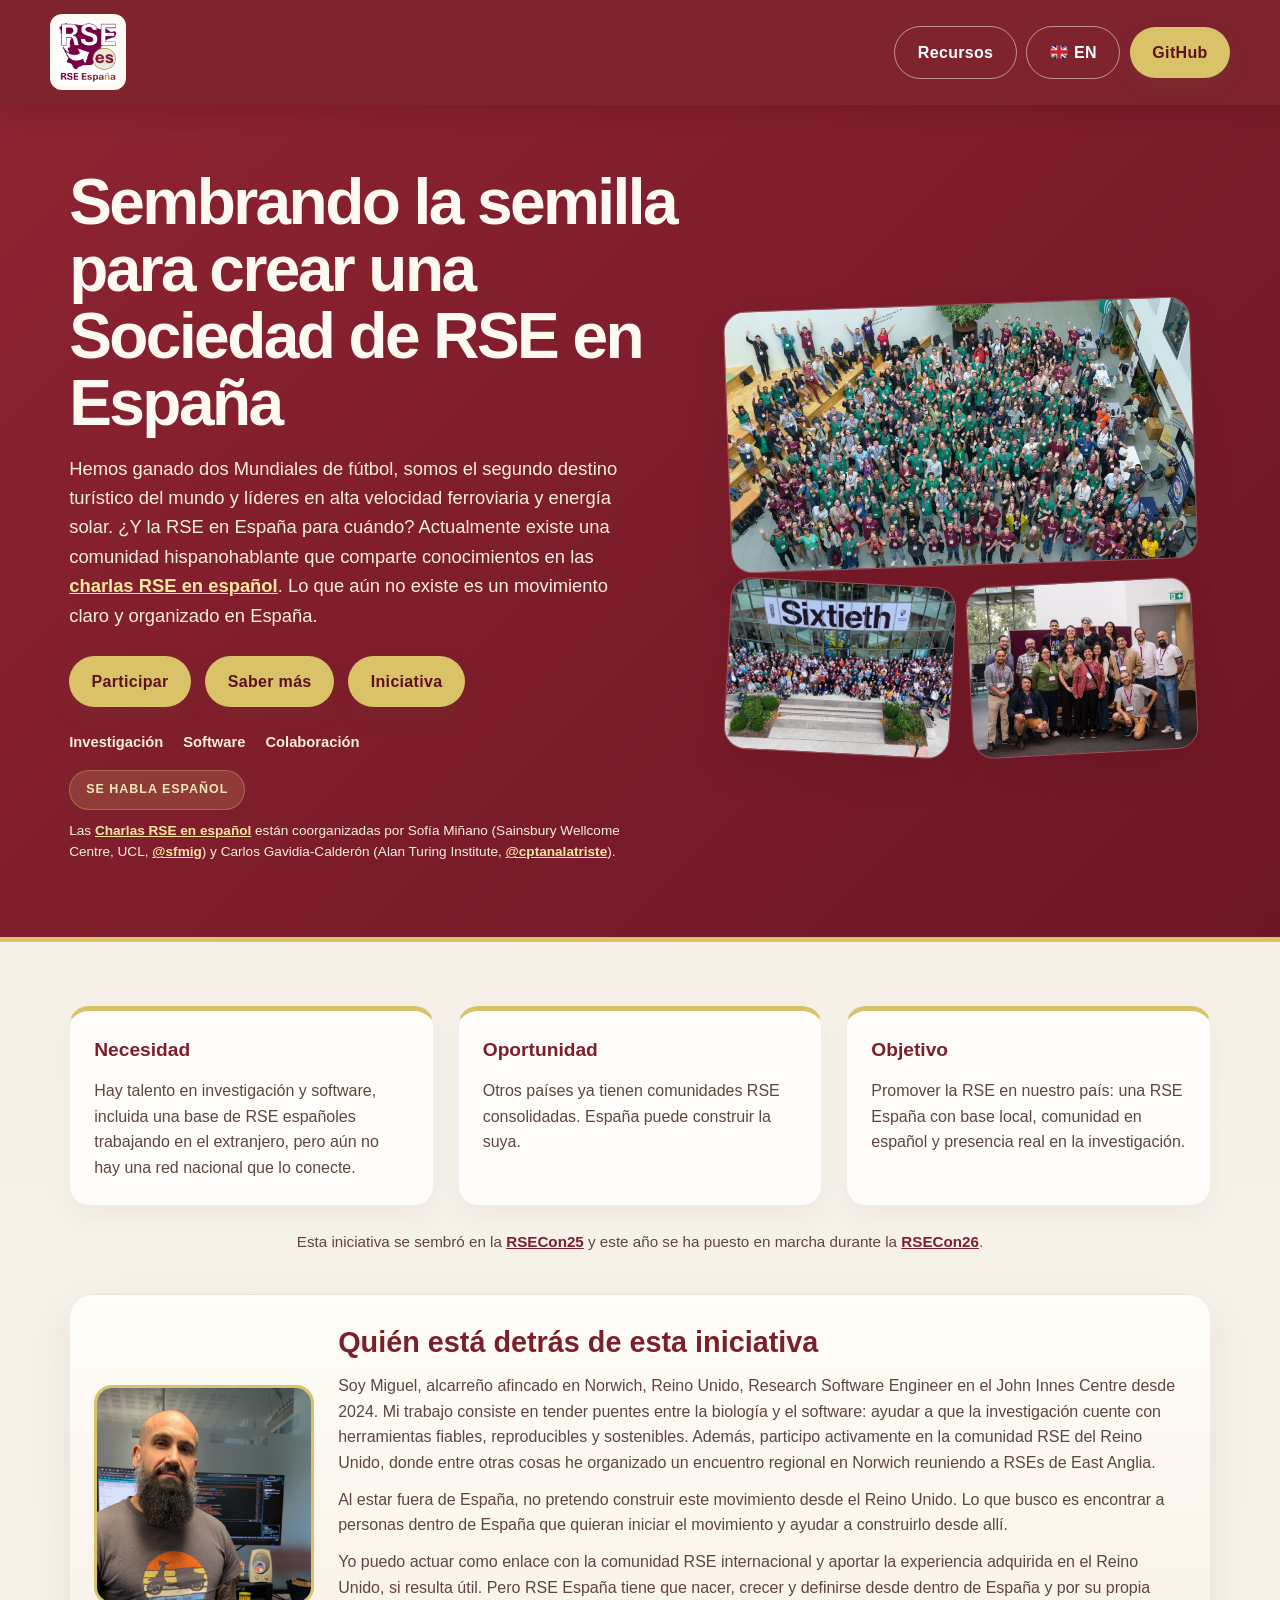
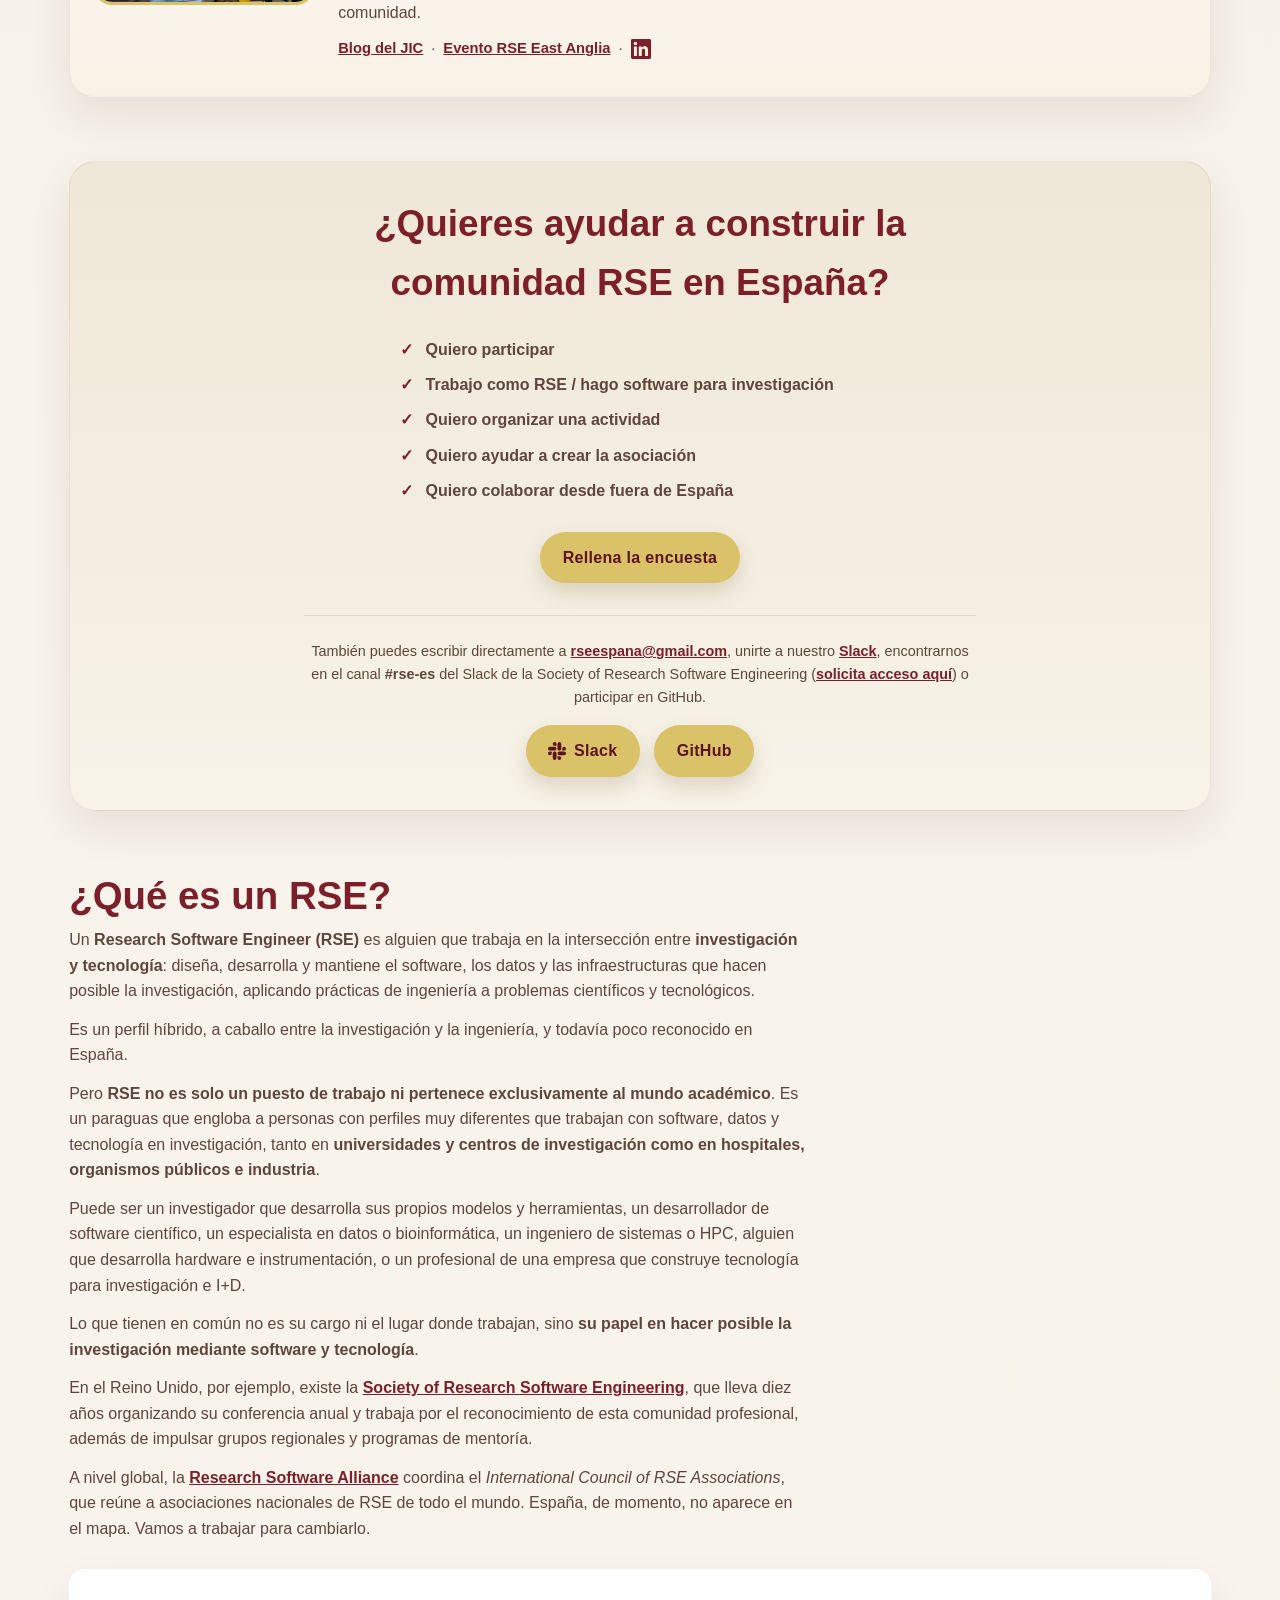
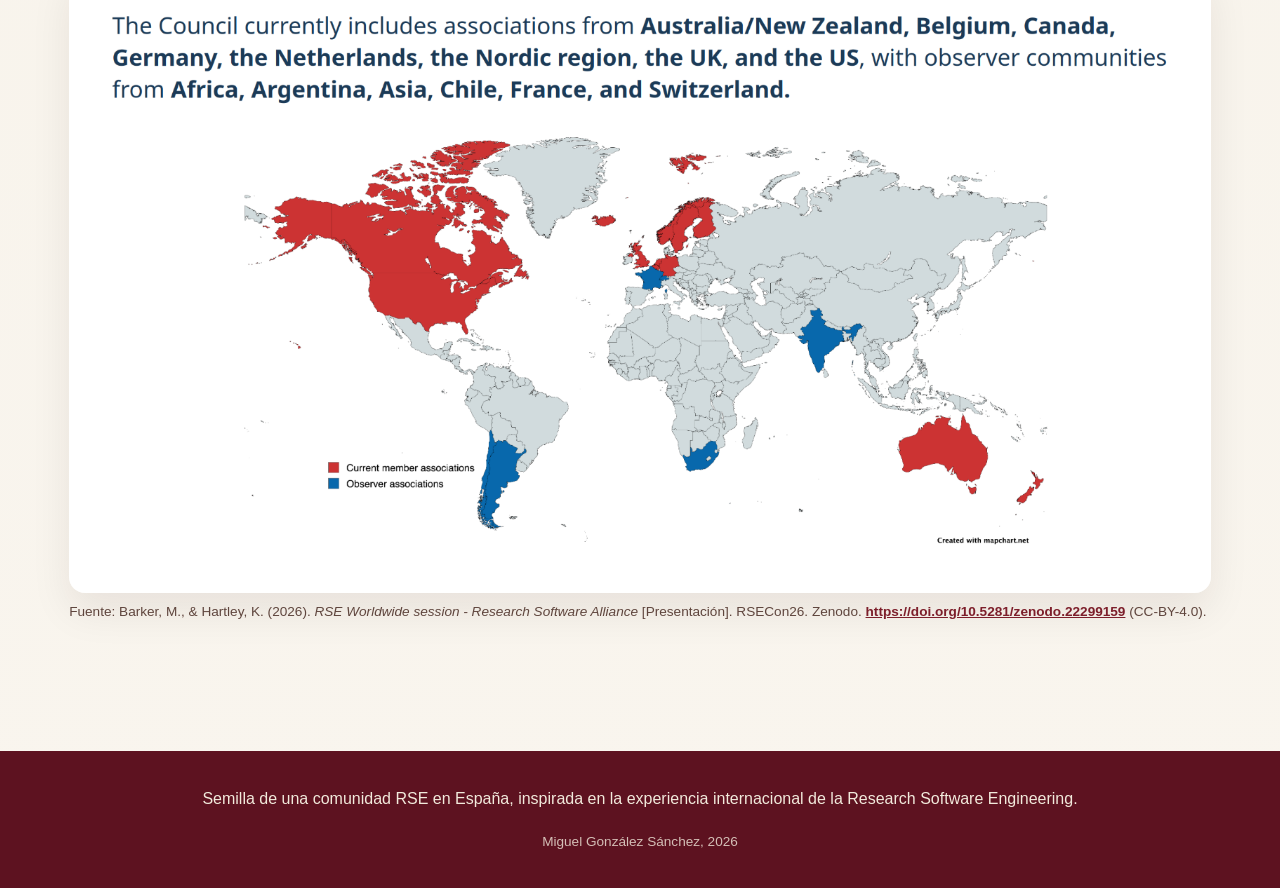
==== index.html @ 3d51f0e9 "26 image" ====
<!DOCTYPE html>
<html lang="es">
<head>
    <!-- Google tag (gtag.js) -->
    <script async src="https://www.googletagmanager.com/gtag/js?id=G-PF13L6WFHQ"></script>
    <script src="js/analytics.js"></script>
    <meta charset="UTF-8">
    <meta name="viewport" content="width=device-width, initial-scale=1.0">
    <title>RSE España | Research Software Engineers</title>
    <link rel="icon" type="image/png" href="images/RSE-logo-no-text-small-transparent.png">
    <link rel="alternate" hreflang="es" href="https://www.rse-es.org/">
    <link rel="alternate" hreflang="en" href="https://www.rse-es.org/en/">
    <link rel="stylesheet" href="styles.css">
</head>
<body>
    <header>
        <div class="container nav">
            <div class="brand">
                <img class="brand-mark" src="images/RSE-logo-small.png" alt="Logo de RSE España">
            </div>
            <div style="display: flex; gap: 0.6rem; align-items: center; flex-wrap: wrap;">
                <a href="recursos.html" class="btn secondary">Recursos</a>
                <a href="en/" class="btn secondary" hreflang="en" style="display: inline-flex; align-items: center; gap: 0.4rem;"><img class="flag-icon" src="images/flags/gb.svg" alt="">EN</a>
                <a href="https://github.com/rse-espana" class="btn" target="_blank" rel="noreferrer">GitHub</a>
            </div>
        </div>
    </header>

    <section class="hero">
        <div class="container hero-inner">
            <div>
                <h1>Sembrando la semilla para crear una Sociedad de RSE en España</h1>
                <p>Hemos ganado dos Mundiales de fútbol, somos el segundo destino turístico del mundo y líderes en alta velocidad ferroviaria y energía solar. ¿Y la RSE en España para cuándo? Actualmente existe una comunidad hispanohablante que comparte conocimientos en las <a href="https://charlas-rse-espanol.github.io/" target="_blank" rel="noreferrer" style="color: #fce7a1; font-weight: 700;">charlas RSE en español</a>. Lo que aún no existe es un movimiento claro y organizado en España.</p>

                <div class="hero-actions">
                    <a href="#participa" class="btn">Participar</a>
                    <a href="#que-es-rse" class="btn">Saber más</a>
                    <a href="#iniciativa" class="btn">Iniciativa</a>
                </div>

                <div class="hero-meta">
                    <span>Investigación</span>
                    <span>Software</span>
                    <span>Colaboración</span>
                </div>

                <a href="https://charlas-rse-espanol.github.io/" target="_blank" rel="noreferrer" class="spanish-tag">Se habla español</a>
                <p style="margin-top: 0.6rem; font-size: 0.85rem; color: #f6eedf;">Las <a href="https://charlas-rse-espanol.github.io/" target="_blank" rel="noreferrer" style="color: #fce7a1; font-weight: 700;">Charlas RSE en español</a> están coorganizadas por Sofía Miñano (Sainsbury Wellcome Centre, UCL, <a href="https://github.com/sfmig" target="_blank" rel="noreferrer" style="color: #fce7a1; font-weight: 700;">@sfmig</a>) y Carlos Gavidia-Calderón (Alan Turing Institute, <a href="https://github.com/cptanalatriste" target="_blank" rel="noreferrer" style="color: #fce7a1; font-weight: 700;">@cptanalatriste</a>).</p>
            </div>

            <div class="hero-visual">
                <div class="photo-stack">
                    <figure class="photo-card big">
                        <img src="images/RSE26.jpg" alt="RSE Conference 2026, Reino Unido" loading="lazy">
                        <figcaption>Comunidad RSE en la RSECon26</figcaption>
                    </figure>
                    <div class="photo-row">
                        <figure class="photo-card small">
                            <img src="images/RSE25.jpg" alt="RSE Conference 2025, Reino Unido" loading="lazy">
                            <figcaption>Comunidad RSE en la RSECon25</figcaption>
                        </figure>
                        <figure class="photo-card small">
                            <img src="images/se_habla_espanol.jpg" alt="Asistentes hispanohablantes en la RSE Conference 2025" loading="lazy">
                            <figcaption>Hispanohablantes en la RSECon25</figcaption>
                        </figure>
                    </div>
                </div>
            </div>
        </div>
    </section>

    <main class="main">
        <div class="container" id="manifiesto">
            <div class="manifesto-grid">
                <article class="card">
                    <h3>Necesidad</h3>
                    <p>Hay talento en investigación y software, incluida una base de RSE españoles trabajando en el extranjero, pero aún no hay una red nacional que lo conecte.</p>
                </article>

                <article class="card">
                    <h3>Oportunidad</h3>
                    <p>Otros países ya tienen comunidades RSE consolidadas. España puede construir la suya.</p>
                </article>

                <article class="card">
                    <h3>Objetivo</h3>
                    <p>Promover la RSE en nuestro país: una RSE España con base local, comunidad en español y presencia real en la investigación.</p>
                </article>
            </div>

            <p style="margin-top: 1.5rem; text-align: center; font-size: 0.95rem; color: var(--text-muted);">Esta iniciativa se sembró en la <a href="https://rsecon25.society-rse.org/" target="_blank" rel="noreferrer" style="color: var(--primary-color); font-weight: 700;">RSECon25</a> y este año se ha puesto en marcha durante la <a href="https://rsecon26.society-rse.org/" target="_blank" rel="noreferrer" style="color: var(--primary-color); font-weight: 700;">RSECon26</a>.</p>

            <div class="bio-box" id="iniciativa" style="margin-top: 2.5rem;">
                <img class="bio-photo" src="images/Miguel-blog-website-image-615x340.png" alt="Miguel, impulsor de RSE España" loading="lazy">
                <div>
                    <h3>Quién está detrás de esta iniciativa</h3>
                    <p>Soy Miguel, alcarreño afincado en Norwich, Reino Unido, Research Software Engineer en el John Innes Centre desde 2024. Mi trabajo consiste en tender puentes entre la biología y el software: ayudar a que la investigación cuente con herramientas fiables, reproducibles y sostenibles. Además, participo activamente en la comunidad RSE del Reino Unido, donde entre otras cosas he organizado un encuentro regional en Norwich reuniendo a RSEs de East Anglia.</p>
                    <p style="margin-top: 0.6rem;">Al estar fuera de España, no pretendo construir este movimiento desde el Reino Unido. Lo que busco es encontrar a personas dentro de España que quieran iniciar el movimiento y ayudar a construirlo desde allí.</p>
                    <p style="margin-top: 0.6rem;">Yo puedo actuar como enlace con la comunidad RSE internacional y aportar la experiencia adquirida en el Reino Unido, si resulta útil. Pero RSE España tiene que nacer, crecer y definirse desde dentro de España y por su propia comunidad.</p>
                    <p style="margin-top: 0.6rem; font-size: 0.92rem; display: flex; align-items: center; gap: 0.5rem; flex-wrap: wrap;">
                        <a href="https://jic.ac.uk/blog/how-research-software-engineers-are-bridging-the-gap-between-biology-and-computer-science/" target="_blank" rel="noreferrer" style="color: var(--primary-color); font-weight: 700;">Blog del JIC</a>
                        · <a href="https://rse-whpc.nbi.ac.uk/" target="_blank" rel="noreferrer" style="color: var(--primary-color); font-weight: 700;">Evento RSE East Anglia</a>
                        · <a href="https://www.linkedin.com/in/cotxi/" target="_blank" rel="noreferrer" aria-label="LinkedIn" style="display: inline-flex; color: var(--primary-color);">
                            <svg width="20" height="20" viewBox="0 0 24 24" fill="currentColor" aria-hidden="true"><path d="M20.447 20.452h-3.554v-5.569c0-1.328-.027-3.037-1.852-3.037-1.853 0-2.136 1.445-2.136 2.939v5.667H9.351V9h3.414v1.561h.046c.477-.9 1.637-1.85 3.37-1.85 3.601 0 4.267 2.37 4.267 5.455v6.286zM5.337 7.433c-1.144 0-2.063-.926-2.063-2.065 0-1.138.92-2.063 2.063-2.063 1.14 0 2.064.925 2.064 2.063 0 1.139-.925 2.065-2.064 2.065zm1.782 13.019H3.555V9h3.564v11.452zM22.225 0H1.771C.792 0 0 .774 0 1.729v20.542C0 23.227.792 24 1.771 24h20.451C23.2 24 24 23.227 24 22.271V1.729C24 .774 23.2 0 22.222 0h.003z"/></svg>
                        </a>
                    </p>
                </div>
            </div>

            <div class="callout" id="participa">
                <h2 class="cta-heading">¿Quieres ayudar a construir la comunidad RSE en España?</h2>

                <ul class="cta-phrases">
                    <li>Quiero participar</li>
                    <li>Trabajo como RSE / hago software para investigación</li>
                    <li>Quiero organizar una actividad</li>
                    <li>Quiero ayudar a crear la asociación</li>
                    <li>Quiero colaborar desde fuera de España</li>
                </ul>

                <a href="https://forms.gle/CCqL3apnBgj6oLNW9" class="btn cta-button" target="_blank" rel="noreferrer">Rellena la encuesta</a>

                <div class="secondary-ways">
                    <p>También puedes escribir directamente a <a href="mailto:rseespana@gmail.com" style="color: var(--primary-color); font-weight: 700;">rseespana@gmail.com</a>, unirte a nuestro <a href="https://join.slack.com/t/rseespaa/shared_invite/zt-49k315z4l-LPBQWxZI_MuY61WrY4Tqkw" target="_blank" rel="noreferrer" style="color: var(--primary-color); font-weight: 700;">Slack</a>, encontrarnos en el canal <strong>#rse-es</strong> del Slack de la Society of Research Software Engineering (<a href="https://forms.gle/eU6536gnRtyCVGyh9" target="_blank" rel="noreferrer" style="color: var(--primary-color); font-weight: 700;">solicita acceso aquí</a>) o participar en GitHub.</p>
                    <div style="display: flex; gap: 0.9rem; justify-content: center; flex-wrap: wrap;">
                        <a href="https://join.slack.com/t/rseespaa/shared_invite/zt-49k315z4l-LPBQWxZI_MuY61WrY4Tqkw" class="btn" target="_blank" rel="noreferrer" style="display: inline-flex; align-items: center; gap: 0.5rem;">
                            <svg width="18" height="18" viewBox="0 0 24 24" fill="currentColor" aria-hidden="true"><path d="M5.042 15.165a2.528 2.528 0 0 1-2.52 2.523A2.528 2.528 0 0 1 0 15.165a2.527 2.527 0 0 1 2.522-2.52h2.52v2.52zM6.313 15.165a2.527 2.527 0 0 1 2.521-2.52 2.527 2.527 0 0 1 2.521 2.52v6.313A2.528 2.528 0 0 1 8.834 24a2.528 2.528 0 0 1-2.521-2.522v-6.313zM8.834 5.042a2.528 2.528 0 0 1-2.521-2.52A2.528 2.528 0 0 1 8.834 0a2.528 2.528 0 0 1 2.521 2.522v2.52H8.834zM8.834 6.313a2.528 2.528 0 0 1 2.521 2.521 2.528 2.528 0 0 1-2.521 2.521H2.522A2.528 2.528 0 0 1 0 8.834a2.528 2.528 0 0 1 2.522-2.521h6.312zM18.956 8.834a2.528 2.528 0 0 1 2.522-2.521A2.528 2.528 0 0 1 24 8.834a2.528 2.528 0 0 1-2.522 2.521h-2.522V8.834zM17.688 8.834a2.528 2.528 0 0 1-2.523 2.521 2.527 2.527 0 0 1-2.52-2.521V2.522A2.527 2.527 0 0 1 15.165 0a2.528 2.528 0 0 1 2.523 2.522v6.312zM15.165 18.956a2.528 2.528 0 0 1 2.523 2.522A2.528 2.528 0 0 1 15.165 24a2.527 2.527 0 0 1-2.52-2.522v-2.522h2.52zM15.165 17.688a2.527 2.527 0 0 1-2.52-2.523 2.526 2.526 0 0 1 2.52-2.52h6.313A2.527 2.527 0 0 1 24 15.165a2.528 2.528 0 0 1-2.522 2.523h-6.313z"/></svg>
                            Slack
                        </a>
                        <a href="https://github.com/rse-espana" class="btn" target="_blank" rel="noreferrer">GitHub</a>
                    </div>
                </div>
            </div>
        </div>

        <div class="container" id="que-es-rse" style="margin-top: 4rem;">
            <div class="section-heading">
                <h2>¿Qué es un RSE?</h2>
                <p>Un <strong>Research Software Engineer (RSE)</strong> es alguien que trabaja en la intersección entre <strong>investigación y tecnología</strong>: diseña, desarrolla y mantiene el software, los datos y las infraestructuras que hacen posible la investigación, aplicando prácticas de ingeniería a problemas científicos y tecnológicos.</p>
                <p style="margin-top: 0.8rem;">Es un perfil híbrido, a caballo entre la investigación y la ingeniería, y todavía poco reconocido en España.</p>
                <p style="margin-top: 0.8rem;">Pero <strong>RSE no es solo un puesto de trabajo ni pertenece exclusivamente al mundo académico</strong>. Es un paraguas que engloba a personas con perfiles muy diferentes que trabajan con software, datos y tecnología en investigación, tanto en <strong>universidades y centros de investigación como en hospitales, organismos públicos e industria</strong>.</p>
                <p style="margin-top: 0.8rem;">Puede ser un investigador que desarrolla sus propios modelos y herramientas, un desarrollador de software científico, un especialista en datos o bioinformática, un ingeniero de sistemas o HPC, alguien que desarrolla hardware e instrumentación, o un profesional de una empresa que construye tecnología para investigación e I+D.</p>
                <p style="margin-top: 0.8rem;">Lo que tienen en común no es su cargo ni el lugar donde trabajan, sino <strong>su papel en hacer posible la investigación mediante software y tecnología</strong>.</p>
                <p style="margin-top: 0.8rem;">En el Reino Unido, por ejemplo, existe la <a href="https://society-rse.org/" target="_blank" rel="noreferrer" style="color: var(--primary-color); font-weight: 700;">Society of Research Software Engineering</a>, que lleva diez años organizando su conferencia anual y trabaja por el reconocimiento de esta comunidad profesional, además de impulsar grupos regionales y programas de mentoría.</p>
                <p style="margin-top: 0.8rem;">A nivel global, la <a href="https://www.researchsoft.org/" target="_blank" rel="noreferrer" style="color: var(--primary-color); font-weight: 700;">Research Software Alliance</a> coordina el <em>International Council of RSE Associations</em>, que reúne a asociaciones nacionales de RSE de todo el mundo. España, de momento, no aparece en el mapa. Vamos a trabajar para cambiarlo.</p>
            </div>

            <img src="images/paises_RSE_aliance.png" alt="Mapa del International Council of RSE Associations: países con asociación miembro u observadora" style="border-radius: 16px; box-shadow: var(--shadow-soft); margin-top: 0.5rem;">
            <p style="margin-top: 0.5rem; font-size: 0.85rem; color: var(--text-muted);">Fuente: Barker, M., & Hartley, K. (2026). <em>RSE Worldwide session - Research Software Alliance</em> [Presentación]. RSECon26. Zenodo. <a href="https://doi.org/10.5281/zenodo.22299159" target="_blank" rel="noreferrer" style="color: var(--primary-color); font-weight: 700;">https://doi.org/10.5281/zenodo.22299159</a> (CC-BY-4.0).</p>
        </div>
    </main>

    <footer>
        <p>Semilla de una comunidad RSE en España, inspirada en la experiencia internacional de la Research Software Engineering.</p>
        <p style="margin-top: 1.2rem; font-size: 0.85rem; opacity: 0.8;">Miguel González Sánchez, 2026</p>
    </footer>
</body>
</html>
---- styles.css ----
:root {
    --primary-color: #7d1f2b;
    --primary-dark: #5d1220;
    --accent-color: #d9c268;
    --accent-deep: #b79239;
    --bg-light: #f4f0e7;
    --bg-panel: #fffdf9;
    --text-main: #2b1d1a;
    --text-muted: #5f453d;
    --shadow-soft: 0 18px 40px rgba(36, 16, 19, 0.08);
}

* {
    box-sizing: border-box;
    margin: 0;
    padding: 0;
}

html {
    scroll-behavior: smooth;
}

[id] {
    scroll-margin-top: 110px;
}

body {
    font-family: -apple-system, BlinkMacSystemFont, "Segoe UI", Roboto, Helvetica, Arial, sans-serif;
    line-height: 1.6;
    color: var(--text-main);
    background: linear-gradient(180deg, #f5f0e6 0%, #f9f5ee 100%);
}

img {
    max-width: 100%;
    display: block;
}

a {
    color: inherit;
}

.container {
    max-width: 1180px;
    margin: 0 auto;
    padding: 0 1.2rem;
}

header {
    background: rgba(125, 31, 43, 0.98);
    color: #fffaf2;
    position: sticky;
    top: 0;
    z-index: 20;
    box-shadow: 0 8px 20px rgba(49, 12, 17, 0.14);
}

.nav {
    display: flex;
    align-items: center;
    justify-content: space-between;
    gap: 1rem;
    padding: 0.9rem 0;
}

.brand {
    display: inline-flex;
    align-items: center;
    gap: 0.9rem;
    font-weight: 700;
    letter-spacing: 0.05em;
    text-transform: uppercase;
    font-size: 1.3rem;
}

.brand-mark {
    width: 76px;
    height: 76px;
    border-radius: 12px;
    object-fit: contain;
    background: #fffaf2;
    padding: 6px;
}

.btn {
    display: inline-block;
    background: var(--accent-color);
    color: var(--primary-dark);
    padding: 0.8rem 1.4rem;
    text-decoration: none;
    border-radius: 999px;
    font-weight: 800;
    letter-spacing: 0.02em;
    transition: transform 0.2s ease, background 0.2s ease;
    box-shadow: 0 10px 20px rgba(104, 74, 35, 0.18);
}

.btn:hover {
    background: var(--accent-deep);
    transform: translateY(-1px);
}

.flag-icon {
    width: 18px;
    height: 18px;
    border-radius: 50%;
    object-fit: cover;
    flex-shrink: 0;
}

.btn.secondary {
    background: transparent;
    color: white;
    border: 1px solid rgba(255,255,255,0.5);
    box-shadow: none;
}

.hero {
    background: linear-gradient(135deg, #8d2331 0%, #6d1625 100%);
    color: #fffaf1;
    padding: 4rem 0 3rem;
    border-bottom: 5px solid var(--accent-color);
}

.hero-inner {
    display: grid;
    grid-template-columns: 1.1fr 0.9fr;
    gap: 2rem;
    align-items: center;
}

.eyebrow {
    display: inline-block;
    background: rgba(255,255,255,0.1);
    border: 1px solid rgba(255,255,255,0.2);
    color: #fce7a1;
    font-size: 0.78rem;
    font-weight: 700;
    text-transform: uppercase;
    letter-spacing: 0.12em;
    padding: 0.5rem 0.8rem;
    border-radius: 999px;
    margin-bottom: 1rem;
}

.hero h1 {
    font-size: clamp(2.2rem, 5vw, 4rem);
    line-height: 1.05;
    margin-bottom: 1rem;
    letter-spacing: -0.04em;
}

.hero p {
    font-size: 1.15rem;
    max-width: 36rem;
    color: #f6eedf;
    margin-bottom: 1.6rem;
}

.hero-actions {
    display: flex;
    flex-wrap: wrap;
    gap: 0.9rem;
    margin-bottom: 1.5rem;
}

.hero-meta {
    display: flex;
    gap: 1.25rem;
    flex-wrap: wrap;
    color: #f6eedf;
    font-weight: 600;
    font-size: 0.92rem;
}

.hero-visual {
    position: relative;
    padding: 1rem;
}

.photo-stack {
    position: relative;
    display: grid;
    gap: 1rem;
    max-width: 480px;
    margin-left: auto;
}

.photo-card {
    position: relative;
    background: rgba(255,255,255,0.12);
    border: 1px solid rgba(255,255,255,0.15);
    border-radius: 22px;
    overflow: hidden;
    box-shadow: var(--shadow-soft);
}

.photo-card.big {
    transform: rotate(-2deg);
}

.photo-row {
    display: flex;
    gap: 1rem;
}

.photo-card.small {
    flex: 1;
    min-width: 0;
    transform: rotate(3deg);
}

.photo-card.small:last-child {
    transform: rotate(-3deg);
}

.photo-row .photo-card img {
    height: 170px;
}

.photo-card figcaption {
    position: absolute;
    left: 0;
    right: 0;
    bottom: 0;
    padding: 1.6rem 0.9rem 0.7rem;
    font-size: 0.78rem;
    color: #f6eedf;
    text-align: center;
    background: linear-gradient(0deg, rgba(24, 6, 9, 0.75) 0%, rgba(24, 6, 9, 0) 100%);
    opacity: 0;
    transform: translateY(6px);
    transition: opacity 0.25s ease, transform 0.25s ease;
    pointer-events: none;
}

.photo-card:hover figcaption,
.photo-card:focus-within figcaption {
    opacity: 1;
    transform: translateY(0);
}

.photo-card img {
    width: 100%;
    height: 260px;
    object-fit: cover;
}

.spanish-tag {
    display: inline-flex;
    align-items: center;
    justify-content: center;
    background: rgba(217, 194, 104, 0.18);
    color: #f3e7b6;
    border: 1px solid rgba(217, 194, 104, 0.35);
    border-radius: 999px;
    padding: 0.55rem 1rem;
    font-weight: 700;
    letter-spacing: 0.08em;
    text-transform: uppercase;
    font-size: 0.78rem;
    margin-top: 1rem;
    text-decoration: none;
    transition: background 0.2s ease, border-color 0.2s ease;
}

.spanish-tag:hover {
    background: rgba(217, 194, 104, 0.3);
    border-color: rgba(217, 194, 104, 0.55);
}

.main {
    padding: 4rem 0;
}

.section-heading {
    margin-bottom: 1.7rem;
}

.section-heading h2 {
    font-size: clamp(1.8rem, 3vw, 2.7rem);
    color: var(--primary-color);
    margin-bottom: 0.6rem;
    line-height: 1.1;
}

.section-heading p {
    color: var(--text-muted);
    max-width: 46rem;
}

.manifesto-grid {
    display: grid;
    grid-template-columns: repeat(3, minmax(0, 1fr));
    gap: 1.5rem;
}

.card {
    background: var(--bg-panel);
    border: 1px solid rgba(125, 31, 43, 0.08);
    box-shadow: 0 10px 24px rgba(61, 16, 20, 0.04);
    border-radius: 20px;
    padding: 1.5rem;
}

.manifesto-grid .card {
    border-top: 5px solid var(--accent-color);
}

.card h3 {
    font-size: 1.2rem;
    color: var(--primary-color);
    margin-bottom: 0.8rem;
}

.card p {
    color: var(--text-muted);
}

.bio-box {
    display: grid;
    grid-template-columns: 220px 1fr;
    gap: 1.5rem;
    align-items: center;
    background: linear-gradient(180deg, #fffdf8 0%, #f8f1e6 100%);
    border: 1px solid rgba(125, 31, 43, 0.08);
    border-radius: 24px;
    padding: 1.5rem;
    box-shadow: var(--shadow-soft);
}

.bio-photo {
    width: 100%;
    height: 220px;
    object-fit: cover;
    border-radius: 18px;
    border: 3px solid var(--accent-color);
    background: #e9dec0;
}

.bio-box h3 {
    color: var(--primary-color);
    margin-bottom: 0.5rem;
    font-size: 1.8rem;
}

.bio-box p {
    color: var(--text-muted);
    margin-bottom: 0.7rem;
}

.callout {
    margin-top: 4rem;
    background: linear-gradient(180deg, #efe7d7 0%, #f7f3e8 100%);
    border-radius: 26px;
    padding: 2.1rem;
    border: 1px solid rgba(125, 31, 43, 0.08);
    text-align: center;
    box-shadow: var(--shadow-soft);
}

.callout h2 {
    color: var(--primary-color);
    margin-bottom: 0.8rem;
}

.callout p {
    max-width: 42rem;
    margin: 0 auto 1.5rem;
    color: var(--text-muted);
}

.callout .cta-heading {
    font-size: clamp(1.6rem, 4vw, 2.3rem);
    max-width: 34rem;
    margin: 0 auto 1.5rem;
}

.cta-phrases {
    list-style: none;
    display: grid;
    gap: 0.6rem;
    max-width: 30rem;
    margin: 0 auto 1.8rem;
    text-align: left;
    color: var(--text-muted);
    font-weight: 600;
}

.cta-phrases li {
    padding-left: 1.6rem;
    position: relative;
}

.cta-phrases li::before {
    content: "\2713";
    position: absolute;
    left: 0;
    color: var(--primary-color);
    font-weight: 800;
}

.cta-button {
    margin-bottom: 2rem;
}

.callout .secondary-ways {
    max-width: 42rem;
    margin: 0 auto;
    padding-top: 1.5rem;
    border-top: 1px solid rgba(125, 31, 43, 0.12);
}

.callout .secondary-ways p {
    font-size: 0.9rem;
    margin-bottom: 1rem;
}

.page-title {
    font-size: clamp(2rem, 4vw, 3rem);
    color: var(--primary-color);
    text-align: center;
    margin-bottom: 0.8rem;
    line-height: 1.1;
}

.page-intro {
    max-width: 46rem;
    margin: 0 auto 2.5rem;
    text-align: center;
    color: var(--text-muted);
    font-size: 1.05rem;
}

.resource-quicknav {
    display: flex;
    flex-wrap: wrap;
    gap: 0.7rem;
    justify-content: center;
    margin-bottom: 3.5rem;
}

.resource-quicknav a {
    display: inline-block;
    padding: 0.6rem 1.2rem;
    border-radius: 999px;
    background: var(--bg-panel);
    border: 1px solid rgba(125, 31, 43, 0.15);
    color: var(--primary-color);
    font-weight: 700;
    text-decoration: none;
    font-size: 0.92rem;
    transition: background 0.2s ease, transform 0.2s ease;
}

.resource-quicknav a:hover {
    background: var(--accent-color);
    color: var(--primary-dark);
    transform: translateY(-1px);
}

.resource-category {
    margin-top: 4rem;
}

.resource-category:first-of-type {
    margin-top: 0;
}

.resource-grid {
    display: grid;
    grid-template-columns: repeat(auto-fit, minmax(260px, 1fr));
    gap: 1.4rem;
}

.resource-card {
    display: flex;
    flex-direction: column;
    gap: 0.6rem;
}

.resource-card h3 {
    font-size: 1.1rem;
}

.resource-icon {
    width: 120px;
    height: 120px;
    border-radius: 12px;
    object-fit: cover;
    box-shadow: var(--shadow-soft);
    margin-top: auto;
}

.resource-card .badges {
    display: flex;
    flex-wrap: wrap;
    gap: 0.4rem;
    order: 2;
}

.resource-badge {
    display: inline-block;
    font-size: 0.7rem;
    font-weight: 700;
    text-transform: uppercase;
    letter-spacing: 0.05em;
    padding: 0.25rem 0.6rem;
    border-radius: 999px;
    background: rgba(217, 194, 104, 0.25);
    color: var(--accent-deep);
    border: 1px solid rgba(217, 194, 104, 0.4);
}

.resource-badge.es {
    background: rgba(125, 31, 43, 0.08);
    color: var(--primary-color);
    border-color: rgba(125, 31, 43, 0.2);
}

.resource-card .resource-link {
    margin-top: auto;
    align-self: flex-start;
    font-weight: 700;
    color: var(--primary-color);
    text-decoration: none;
    border-bottom: 2px solid var(--accent-color);
    padding-bottom: 0.1rem;
}

.resource-card .resource-icon + .resource-link {
    margin-top: 0;
}

.resource-card .resource-link:hover {
    color: var(--primary-dark);
    border-color: var(--primary-color);
}

footer {
    background: var(--primary-dark);
    color: #f2eadc;
    text-align: center;
    padding: 2.2rem 0;
    margin-top: 4rem;
}

footer a {
    color: #f6d577;
}

@media (max-width: 900px) {
    .hero-inner,
    .manifesto-grid {
        grid-template-columns: 1fr;
    }

    .bio-box {
        grid-template-columns: 1fr;
    }

    .hero {
        padding-top: 3rem;
    }

    .photo-row {
        flex-direction: column;
    }

    .photo-card.small,
    .photo-card.small:last-child {
        transform: rotate(1deg);
    }
}

@media (max-width: 560px) {
    .nav {
        flex-wrap: wrap;
        justify-content: center;
    }

    .brand {
        font-size: 0.8rem;
    }

    .btn {
        width: 100%;
        text-align: center;
        justify-content: center;
    }

    .hero-actions {
        flex-direction: column;
    }
}
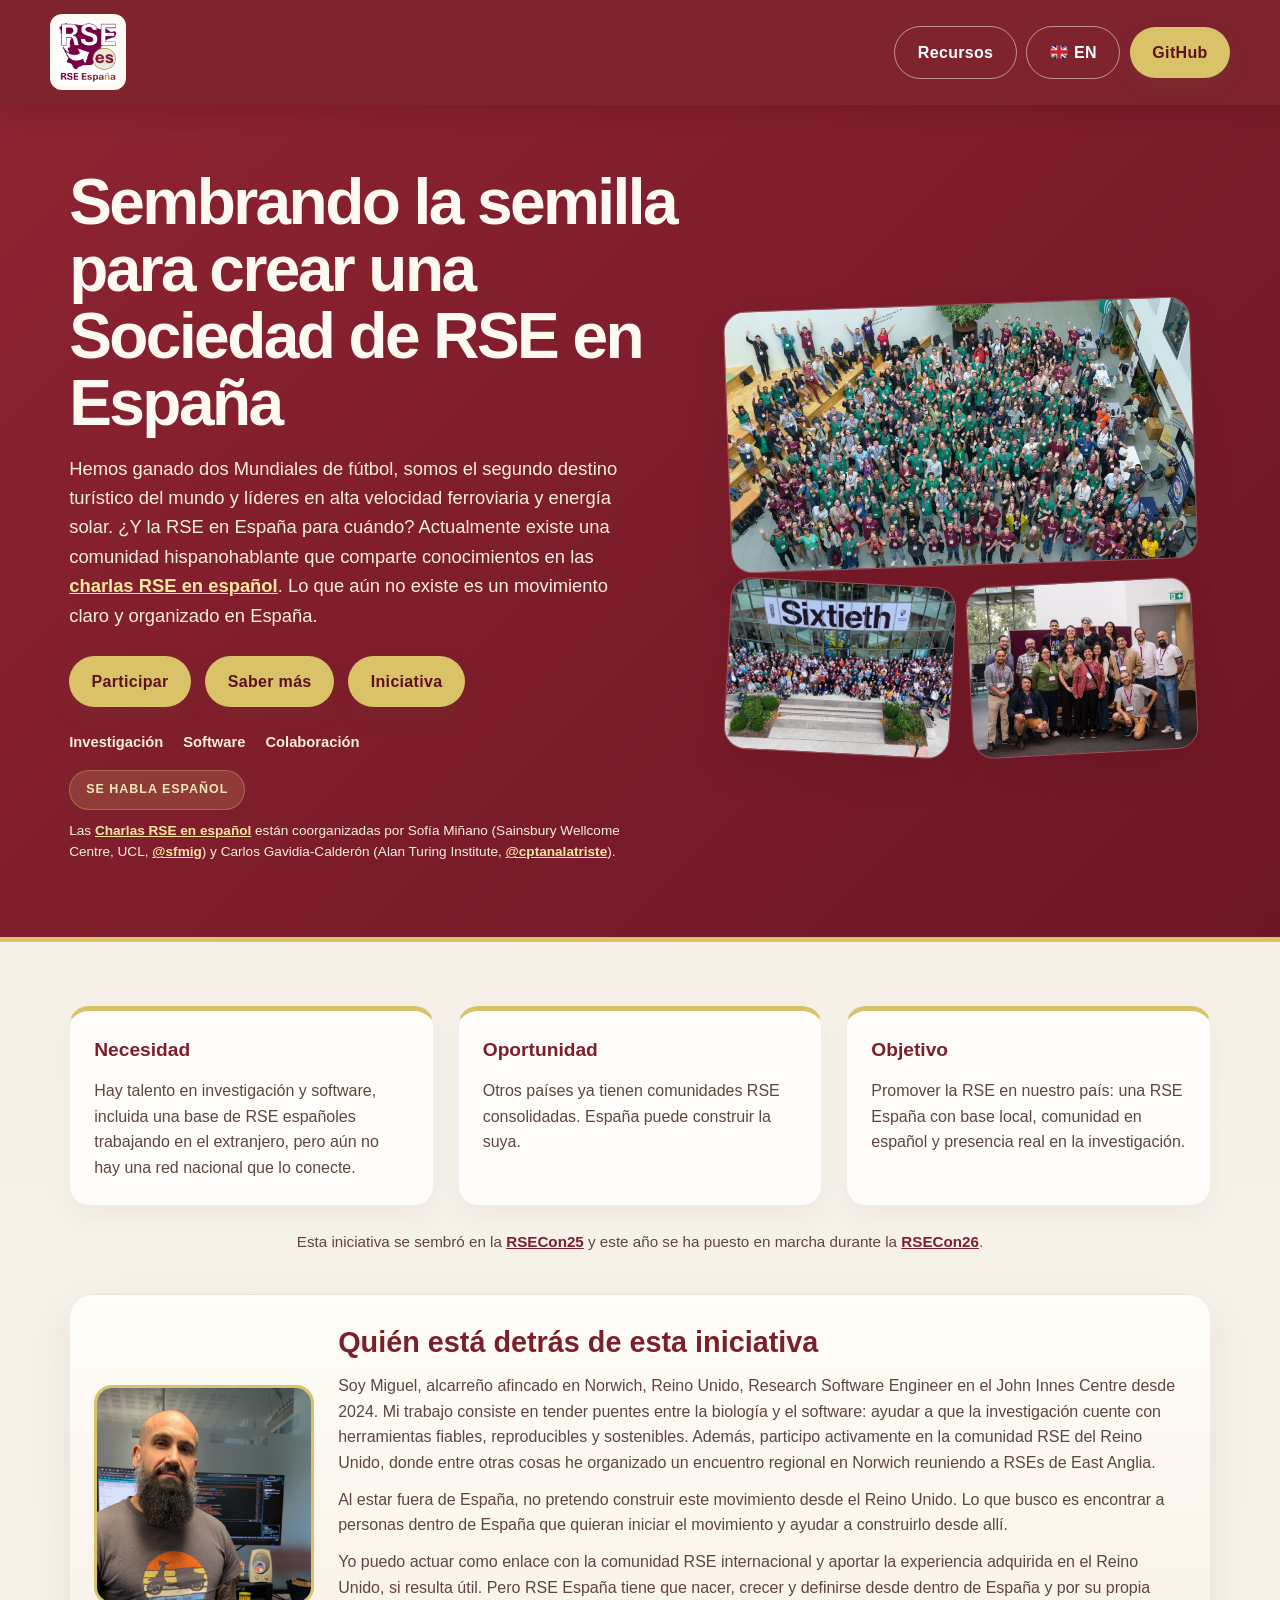
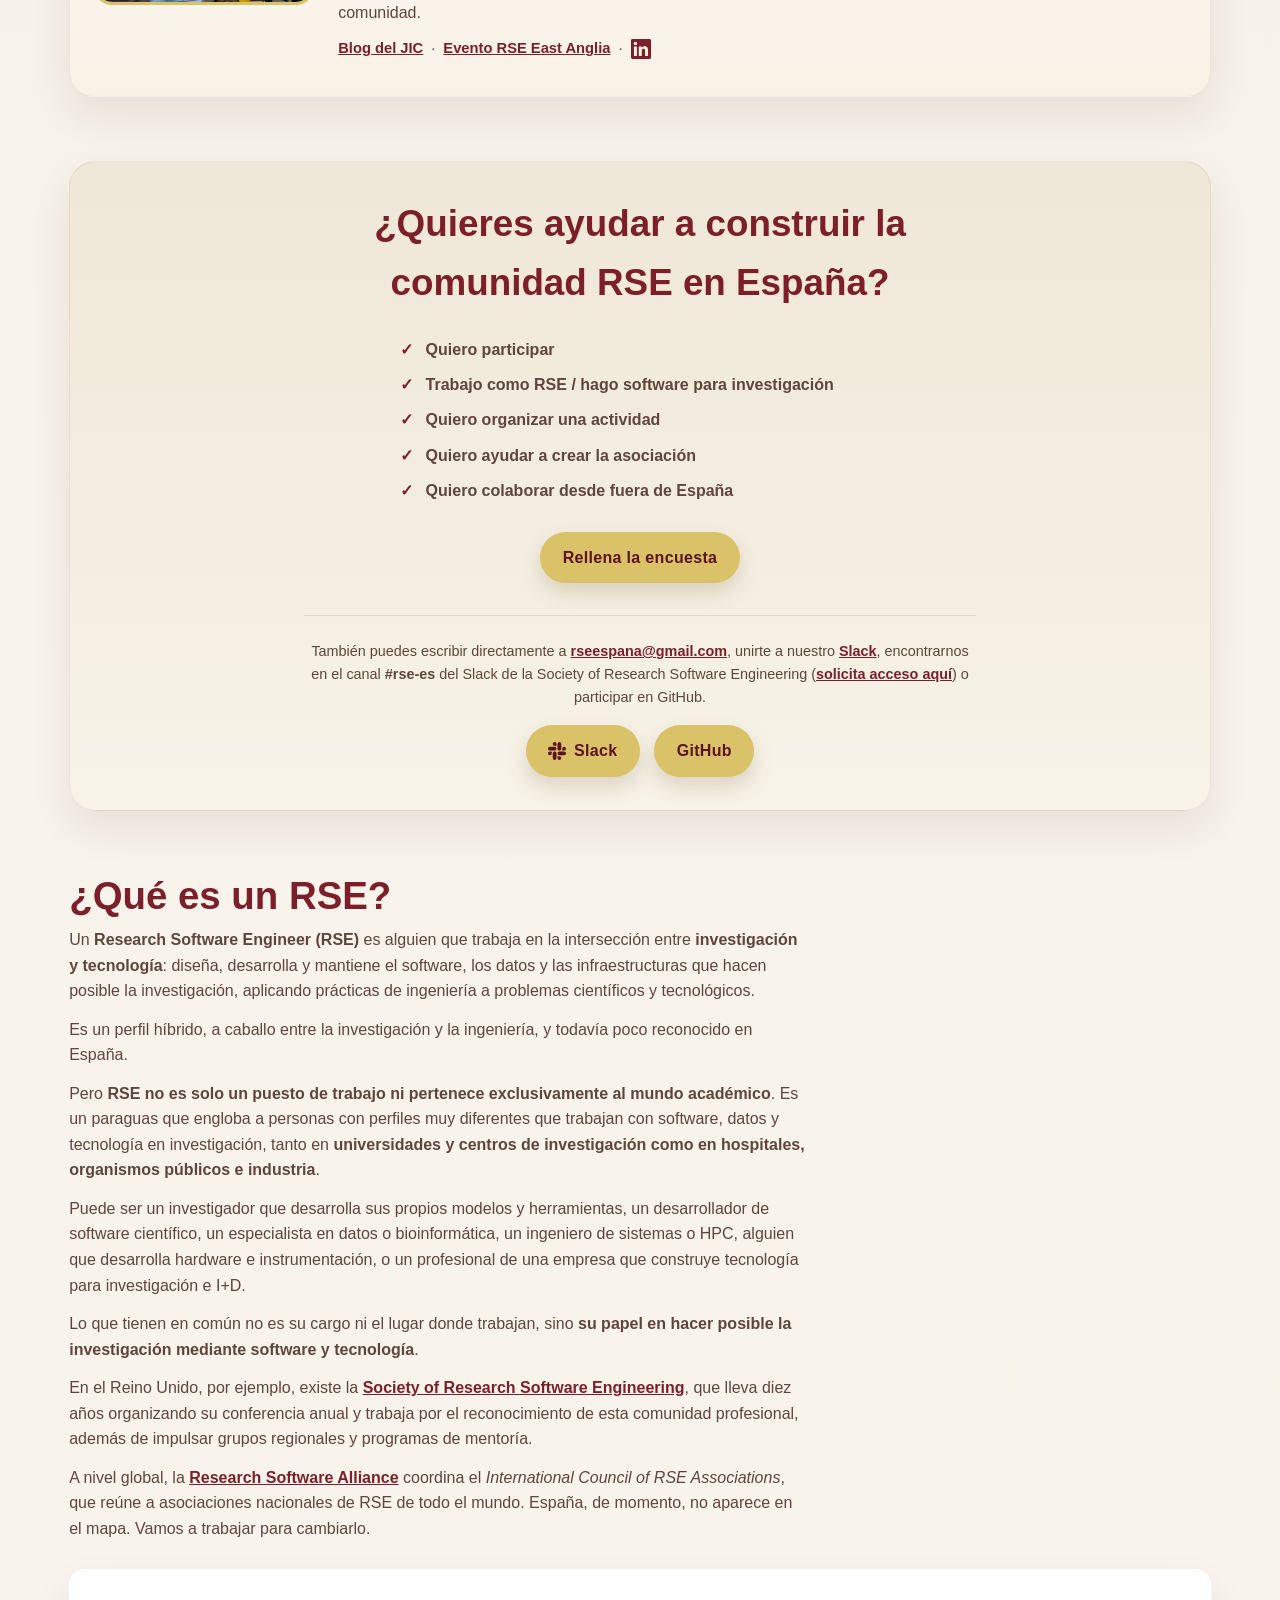
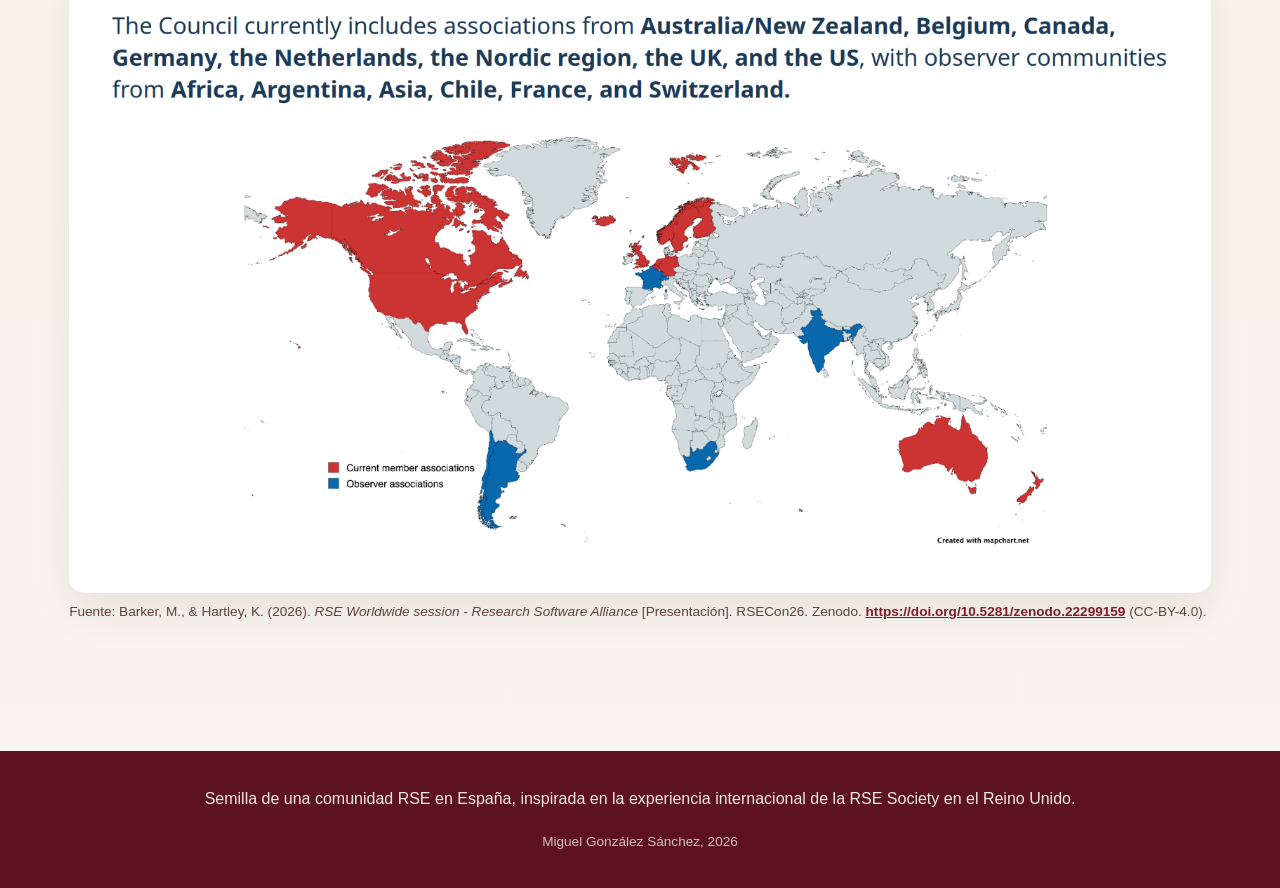
==== commit 1b8e22ed: "descargas" ====
--- a/index.html
+++ b/index.html
@@ -151,7 +151,7 @@
     </main>
 
     <footer>
-        <p>Semilla de una comunidad RSE en España, inspirada en la experiencia internacional de la Research Software Engineering.</p>
+        <p>Semilla de una comunidad RSE en España, inspirada en la experiencia internacional de la RSE Society en el Reino Unido.</p>
         <p style="margin-top: 1.2rem; font-size: 0.85rem; opacity: 0.8;">Miguel González Sánchez, 2026</p>
     </footer>
 </body>
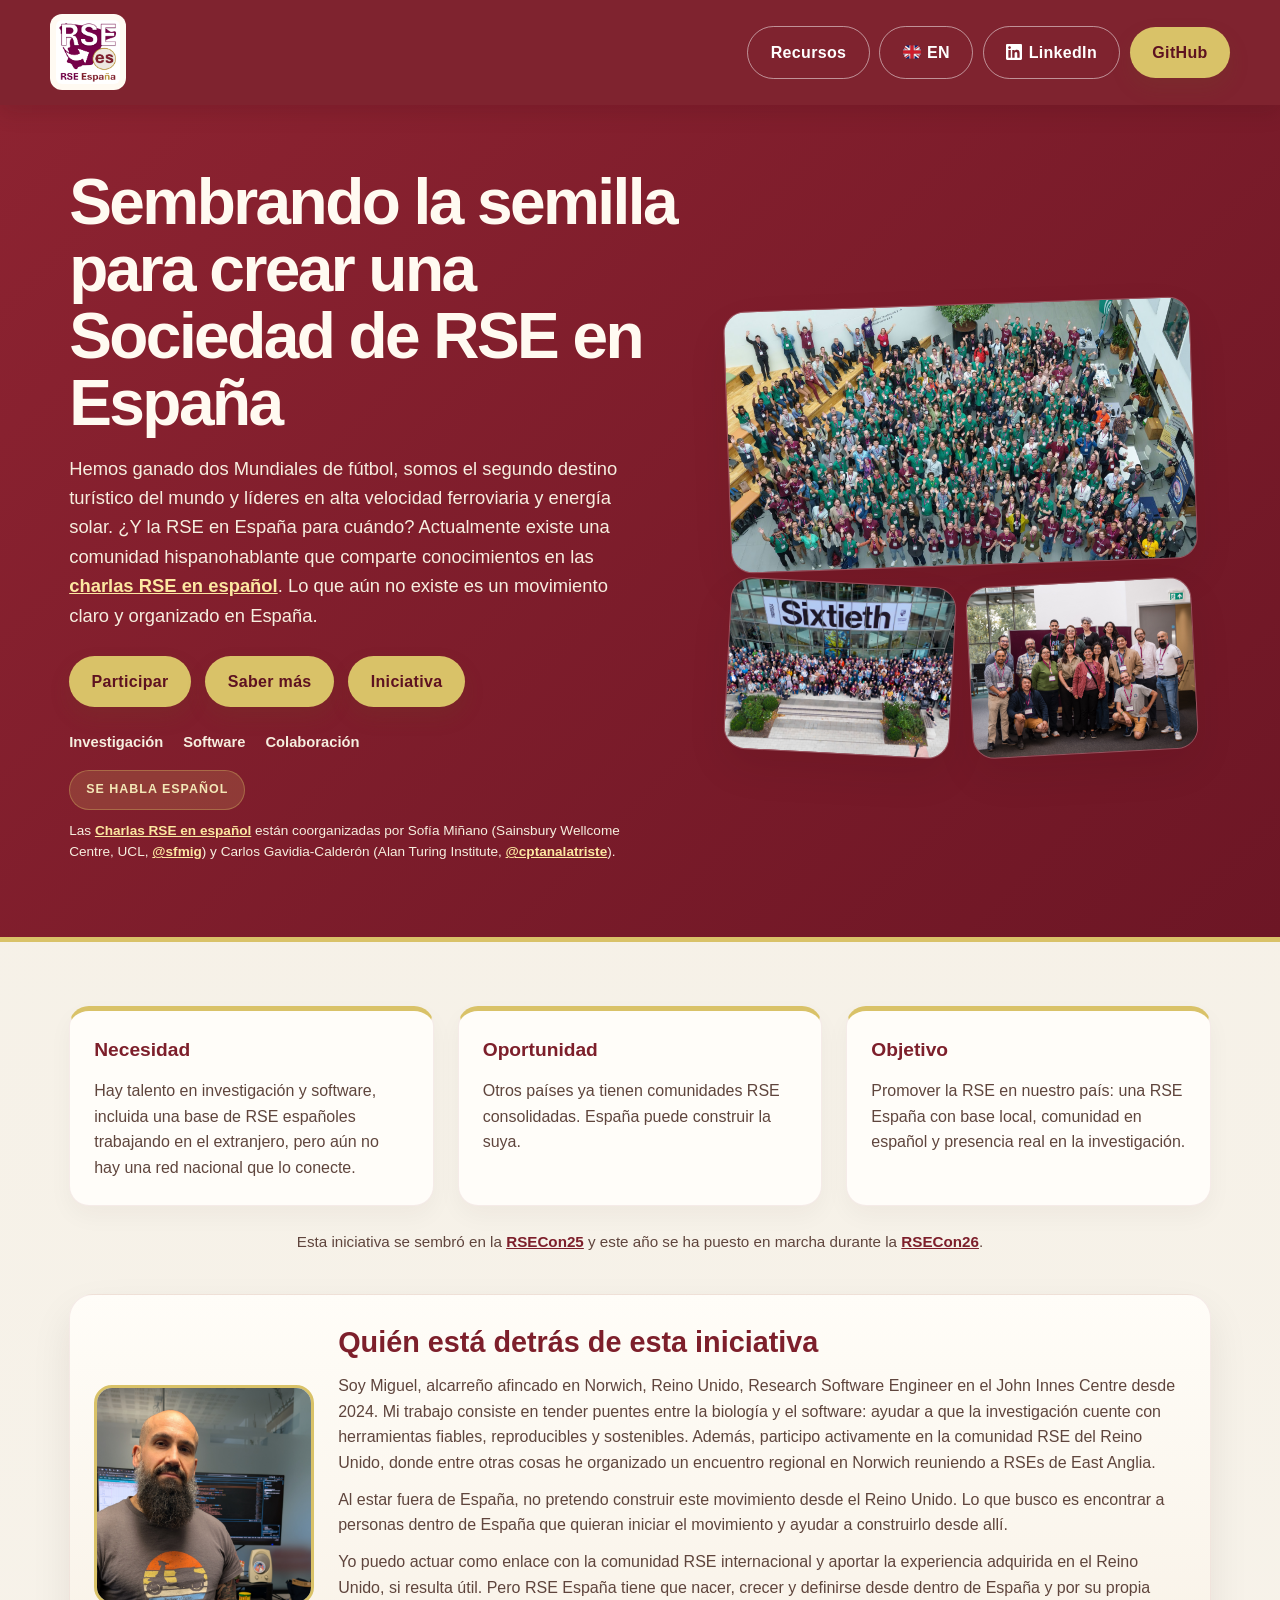
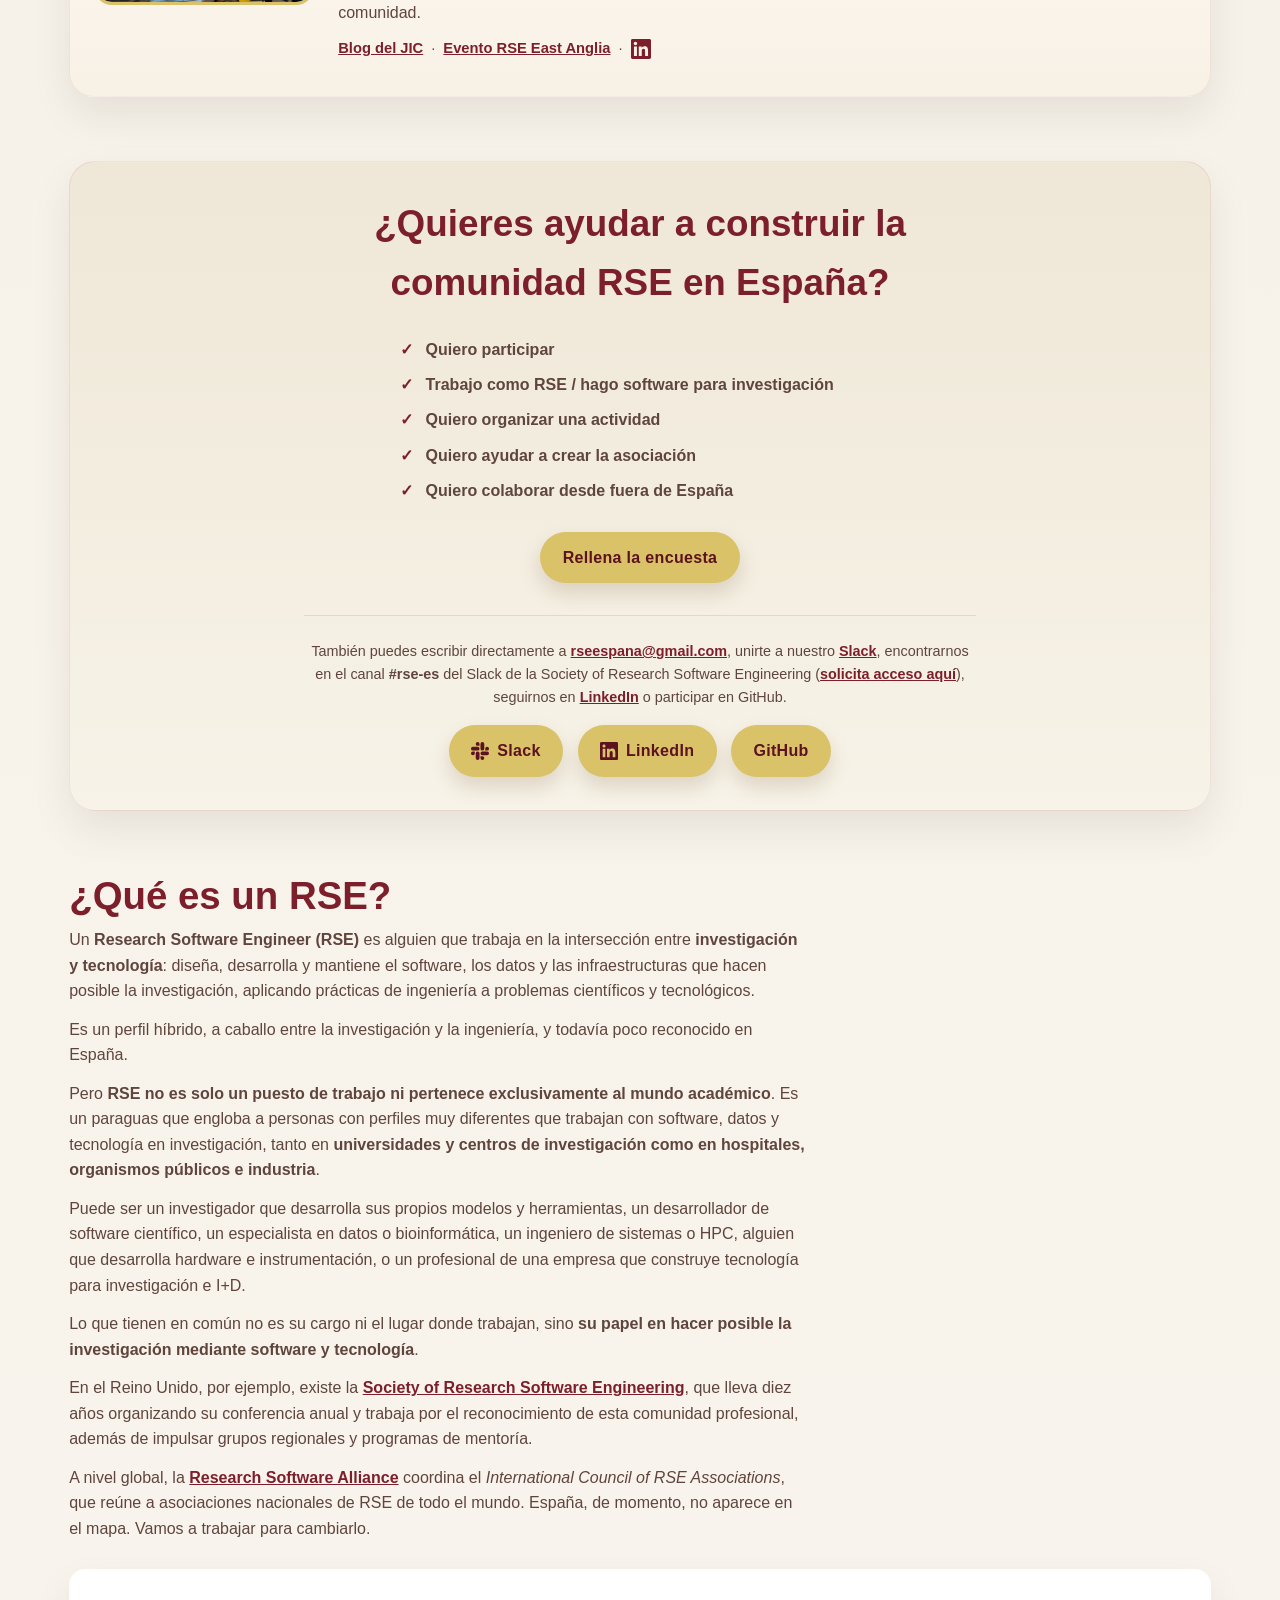
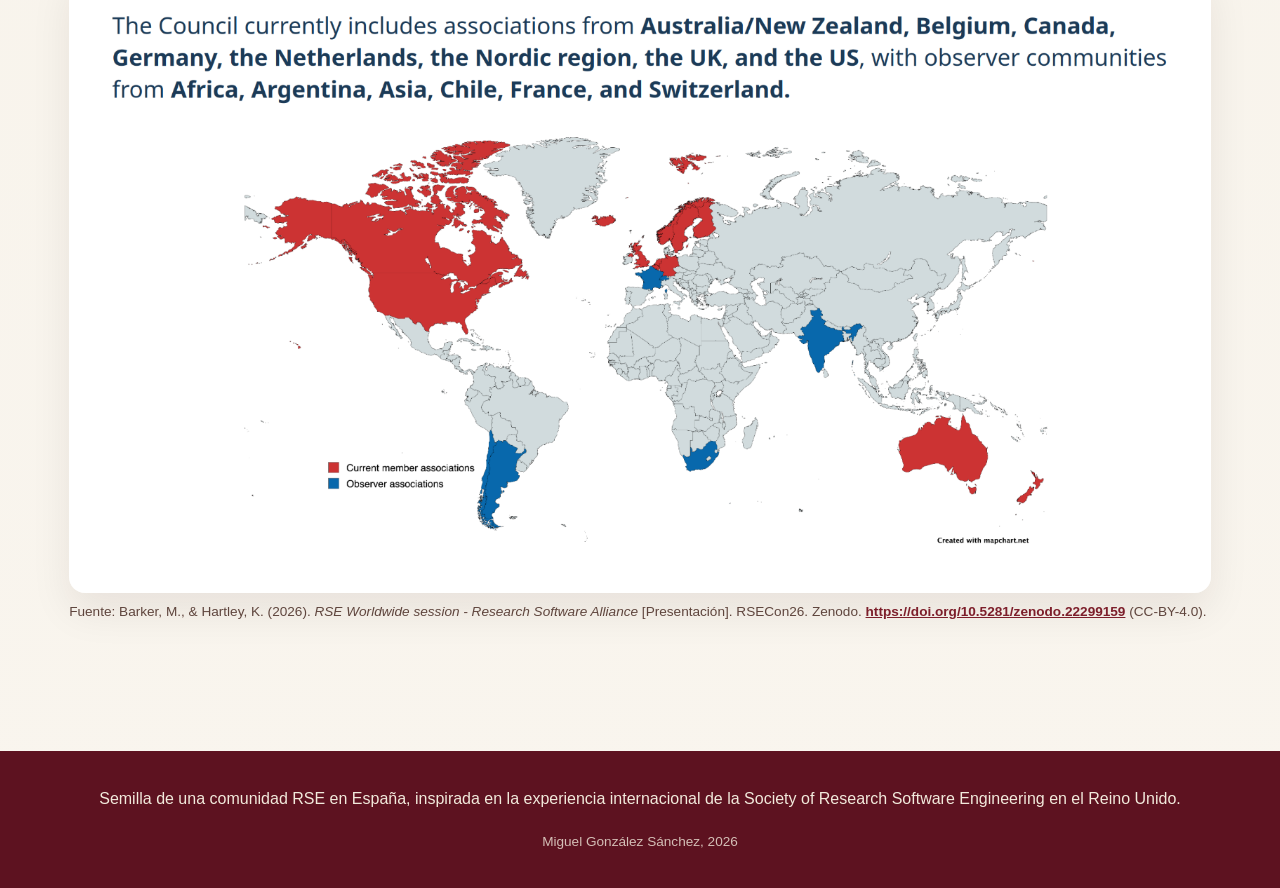
==== commit 56eeca2c: "linkedin" ====
--- a/index.html
+++ b/index.html
@@ -21,6 +21,10 @@
             <div style="display: flex; gap: 0.6rem; align-items: center; flex-wrap: wrap;">
                 <a href="recursos.html" class="btn secondary">Recursos</a>
                 <a href="en/" class="btn secondary" hreflang="en" style="display: inline-flex; align-items: center; gap: 0.4rem;"><img class="flag-icon" src="images/flags/gb.svg" alt="">EN</a>
+                <a href="https://www.linkedin.com/company/rse-espa%C3%B1a/about/?viewAsMember=true" class="btn secondary" target="_blank" rel="noreferrer" style="display: inline-flex; align-items: center; gap: 0.4rem;">
+                    <svg width="16" height="16" viewBox="0 0 24 24" fill="currentColor" aria-hidden="true"><path d="M20.447 20.452h-3.554v-5.569c0-1.328-.027-3.037-1.852-3.037-1.853 0-2.136 1.445-2.136 2.939v5.667H9.351V9h3.414v1.561h.046c.477-.9 1.637-1.85 3.37-1.85 3.601 0 4.267 2.37 4.267 5.455v6.286zM5.337 7.433c-1.144 0-2.063-.926-2.063-2.065 0-1.138.92-2.063 2.063-2.063 1.14 0 2.064.925 2.064 2.063 0 1.139-.925 2.065-2.064 2.065zm1.782 13.019H3.555V9h3.564v11.452zM22.225 0H1.771C.792 0 0 .774 0 1.729v20.542C0 23.227.792 24 1.771 24h20.451C23.2 24 24 23.227 24 22.271V1.729C24 .774 23.2 0 22.222 0h.003z"/></svg>
+                    LinkedIn
+                </a>
                 <a href="https://github.com/rse-espana" class="btn" target="_blank" rel="noreferrer">GitHub</a>
             </div>
         </div>
@@ -121,11 +125,15 @@
                 <a href="https://forms.gle/CCqL3apnBgj6oLNW9" class="btn cta-button" target="_blank" rel="noreferrer">Rellena la encuesta</a>
 
                 <div class="secondary-ways">
-                    <p>También puedes escribir directamente a <a href="mailto:rseespana@gmail.com" style="color: var(--primary-color); font-weight: 700;">rseespana@gmail.com</a>, unirte a nuestro <a href="https://join.slack.com/t/rseespaa/shared_invite/zt-49k315z4l-LPBQWxZI_MuY61WrY4Tqkw" target="_blank" rel="noreferrer" style="color: var(--primary-color); font-weight: 700;">Slack</a>, encontrarnos en el canal <strong>#rse-es</strong> del Slack de la Society of Research Software Engineering (<a href="https://forms.gle/eU6536gnRtyCVGyh9" target="_blank" rel="noreferrer" style="color: var(--primary-color); font-weight: 700;">solicita acceso aquí</a>) o participar en GitHub.</p>
+                    <p>También puedes escribir directamente a <a href="mailto:rseespana@gmail.com" style="color: var(--primary-color); font-weight: 700;">rseespana@gmail.com</a>, unirte a nuestro <a href="https://join.slack.com/t/rseespaa/shared_invite/zt-49k315z4l-LPBQWxZI_MuY61WrY4Tqkw" target="_blank" rel="noreferrer" style="color: var(--primary-color); font-weight: 700;">Slack</a>, encontrarnos en el canal <strong>#rse-es</strong> del Slack de la Society of Research Software Engineering (<a href="https://forms.gle/eU6536gnRtyCVGyh9" target="_blank" rel="noreferrer" style="color: var(--primary-color); font-weight: 700;">solicita acceso aquí</a>), seguirnos en <a href="https://www.linkedin.com/company/rse-espa%C3%B1a/about/?viewAsMember=true" target="_blank" rel="noreferrer" style="color: var(--primary-color); font-weight: 700;">LinkedIn</a> o participar en GitHub.</p>
                     <div style="display: flex; gap: 0.9rem; justify-content: center; flex-wrap: wrap;">
                         <a href="https://join.slack.com/t/rseespaa/shared_invite/zt-49k315z4l-LPBQWxZI_MuY61WrY4Tqkw" class="btn" target="_blank" rel="noreferrer" style="display: inline-flex; align-items: center; gap: 0.5rem;">
                             <svg width="18" height="18" viewBox="0 0 24 24" fill="currentColor" aria-hidden="true"><path d="M5.042 15.165a2.528 2.528 0 0 1-2.52 2.523A2.528 2.528 0 0 1 0 15.165a2.527 2.527 0 0 1 2.522-2.52h2.52v2.52zM6.313 15.165a2.527 2.527 0 0 1 2.521-2.52 2.527 2.527 0 0 1 2.521 2.52v6.313A2.528 2.528 0 0 1 8.834 24a2.528 2.528 0 0 1-2.521-2.522v-6.313zM8.834 5.042a2.528 2.528 0 0 1-2.521-2.52A2.528 2.528 0 0 1 8.834 0a2.528 2.528 0 0 1 2.521 2.522v2.52H8.834zM8.834 6.313a2.528 2.528 0 0 1 2.521 2.521 2.528 2.528 0 0 1-2.521 2.521H2.522A2.528 2.528 0 0 1 0 8.834a2.528 2.528 0 0 1 2.522-2.521h6.312zM18.956 8.834a2.528 2.528 0 0 1 2.522-2.521A2.528 2.528 0 0 1 24 8.834a2.528 2.528 0 0 1-2.522 2.521h-2.522V8.834zM17.688 8.834a2.528 2.528 0 0 1-2.523 2.521 2.527 2.527 0 0 1-2.52-2.521V2.522A2.527 2.527 0 0 1 15.165 0a2.528 2.528 0 0 1 2.523 2.522v6.312zM15.165 18.956a2.528 2.528 0 0 1 2.523 2.522A2.528 2.528 0 0 1 15.165 24a2.527 2.527 0 0 1-2.52-2.522v-2.522h2.52zM15.165 17.688a2.527 2.527 0 0 1-2.52-2.523 2.526 2.526 0 0 1 2.52-2.52h6.313A2.527 2.527 0 0 1 24 15.165a2.528 2.528 0 0 1-2.522 2.523h-6.313z"/></svg>
                             Slack
+                        </a>
+                        <a href="https://www.linkedin.com/company/rse-espa%C3%B1a/about/?viewAsMember=true" class="btn" target="_blank" rel="noreferrer" style="display: inline-flex; align-items: center; gap: 0.5rem;">
+                            <svg width="18" height="18" viewBox="0 0 24 24" fill="currentColor" aria-hidden="true"><path d="M20.447 20.452h-3.554v-5.569c0-1.328-.027-3.037-1.852-3.037-1.853 0-2.136 1.445-2.136 2.939v5.667H9.351V9h3.414v1.561h.046c.477-.9 1.637-1.85 3.37-1.85 3.601 0 4.267 2.37 4.267 5.455v6.286zM5.337 7.433c-1.144 0-2.063-.926-2.063-2.065 0-1.138.92-2.063 2.063-2.063 1.14 0 2.064.925 2.064 2.063 0 1.139-.925 2.065-2.064 2.065zm1.782 13.019H3.555V9h3.564v11.452zM22.225 0H1.771C.792 0 0 .774 0 1.729v20.542C0 23.227.792 24 1.771 24h20.451C23.2 24 24 23.227 24 22.271V1.729C24 .774 23.2 0 22.222 0h.003z"/></svg>
+                            LinkedIn
                         </a>
                         <a href="https://github.com/rse-espana" class="btn" target="_blank" rel="noreferrer">GitHub</a>
                     </div>
@@ -151,7 +159,7 @@
     </main>
 
     <footer>
-        <p>Semilla de una comunidad RSE en España, inspirada en la experiencia internacional de la RSE Society en el Reino Unido.</p>
+        <p>Semilla de una comunidad RSE en España, inspirada en la experiencia internacional de la Society of Research Software Engineering en el Reino Unido.</p>
         <p style="margin-top: 1.2rem; font-size: 0.85rem; opacity: 0.8;">Miguel González Sánchez, 2026</p>
     </footer>
 </body>
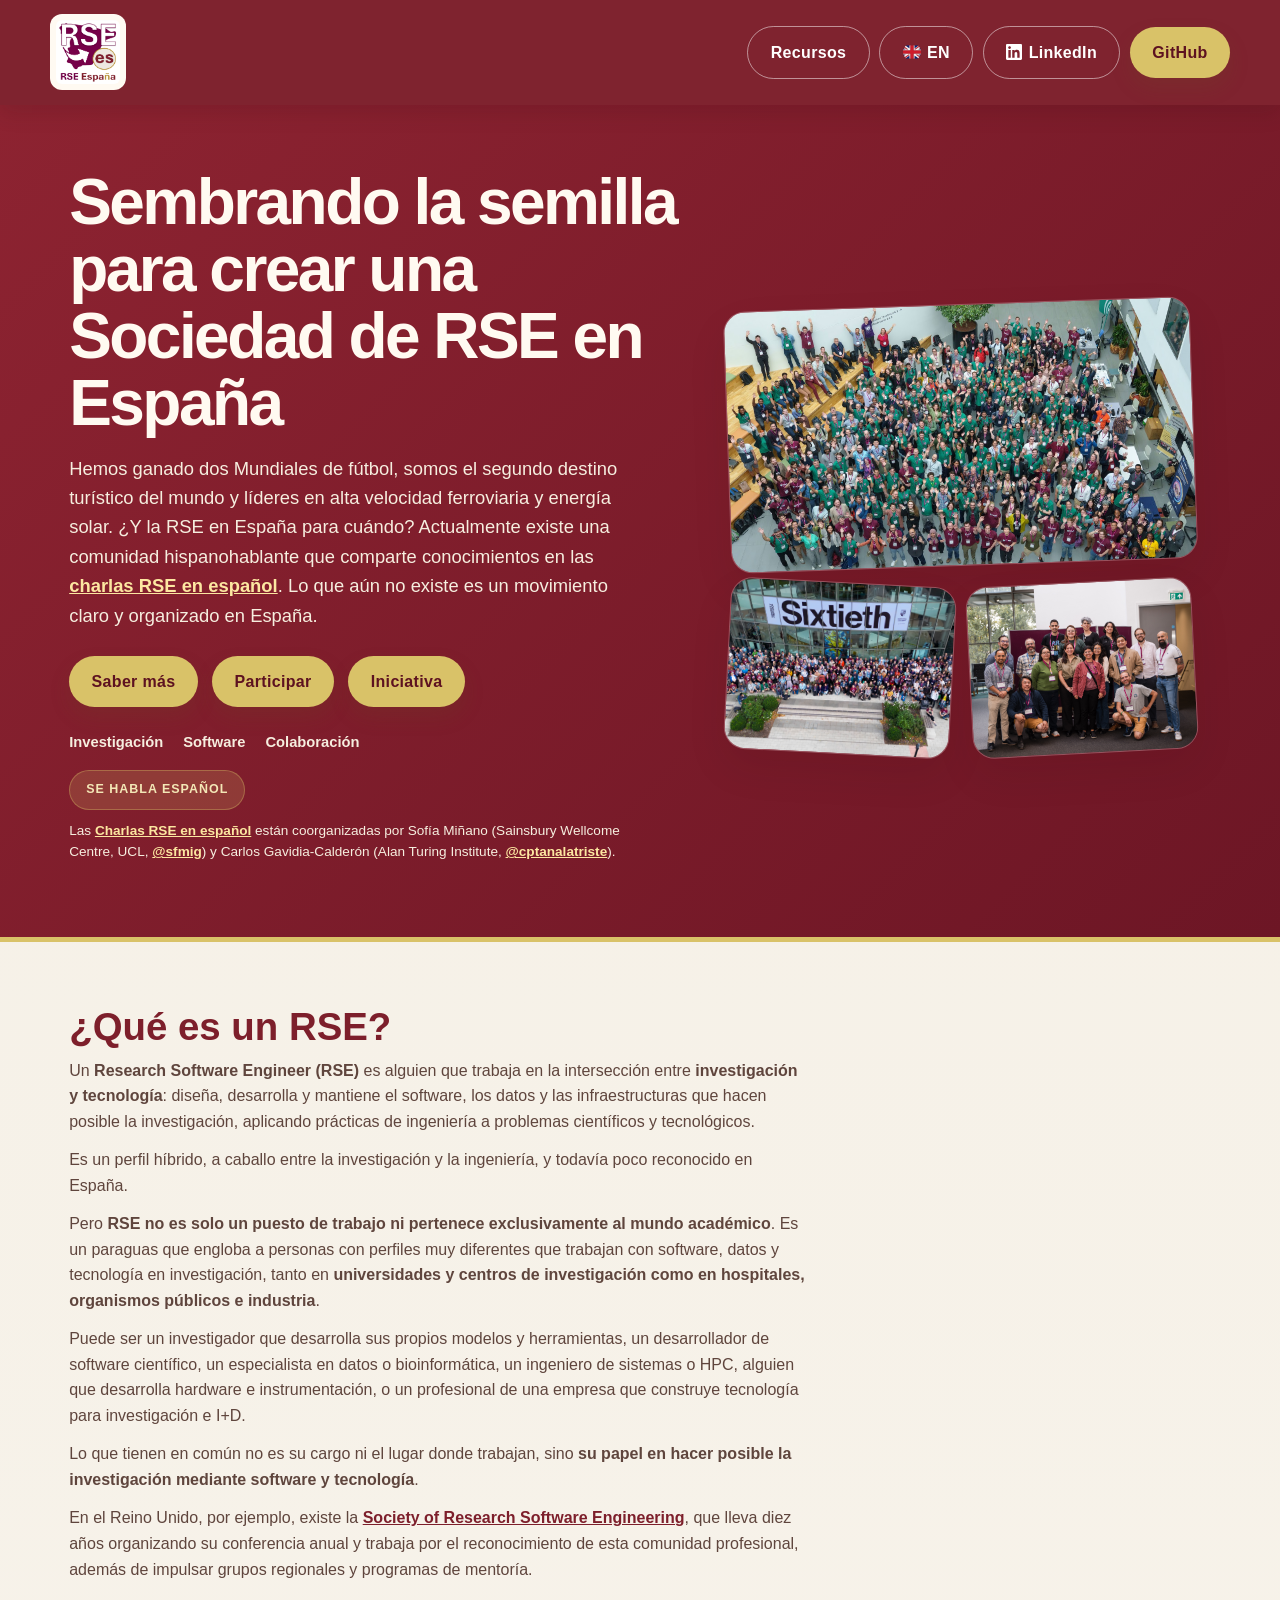
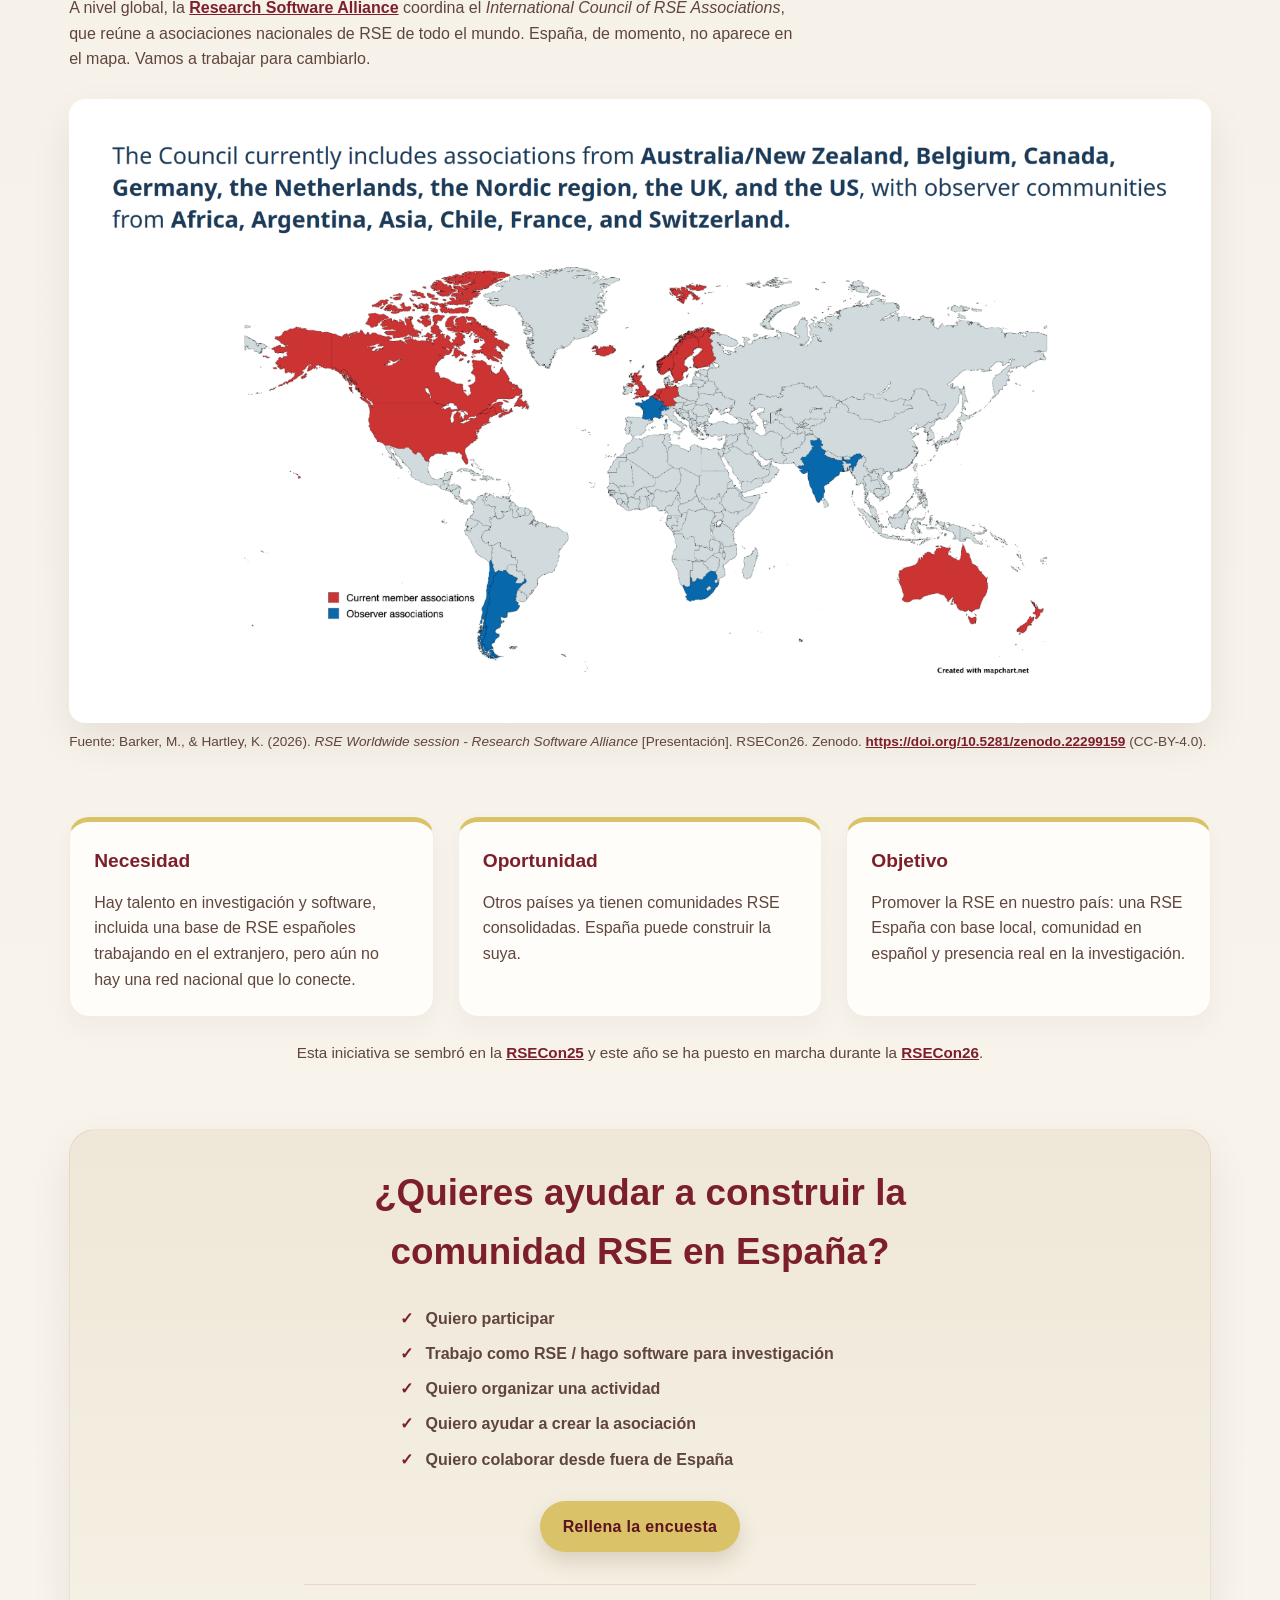
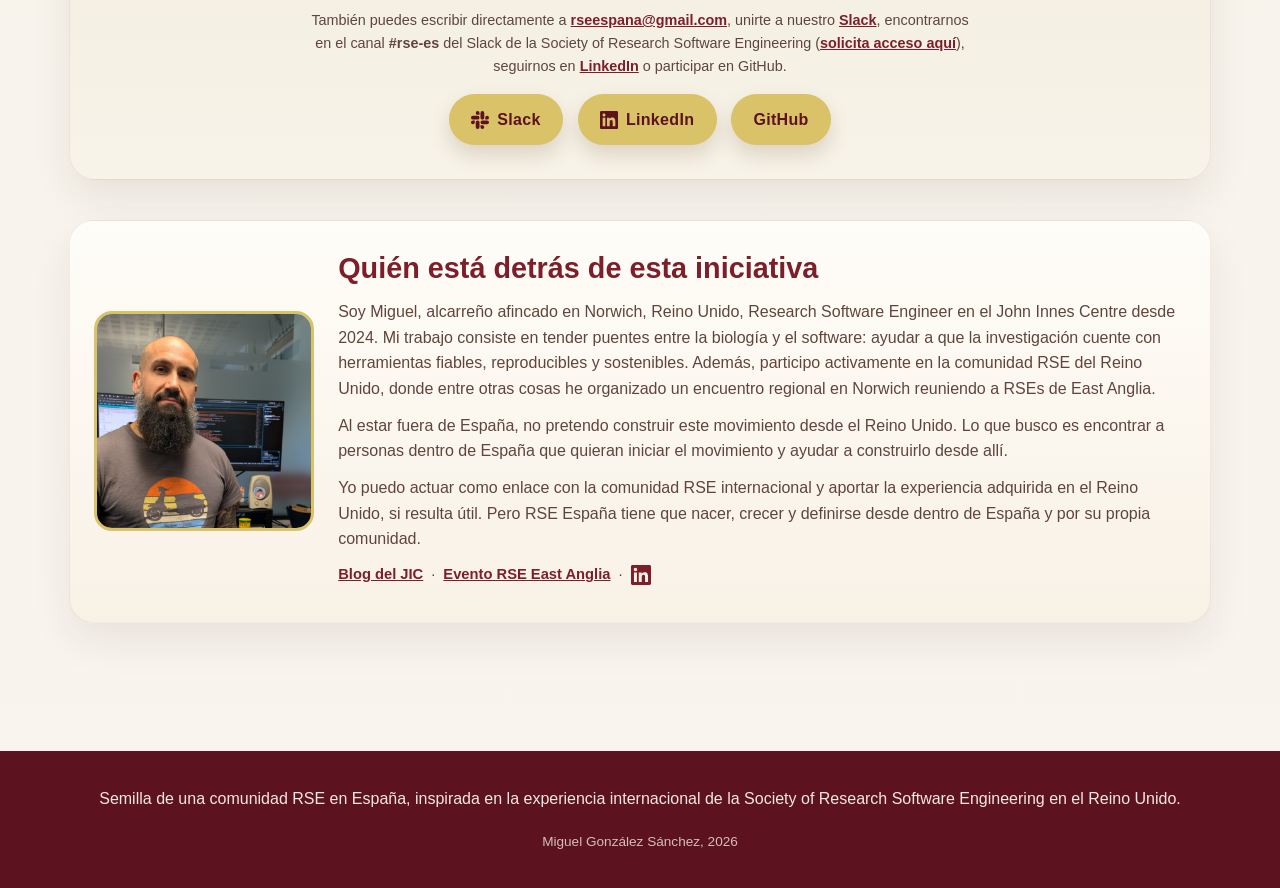
==== commit e0d39a50: "reorden" ====
--- a/index.html
+++ b/index.html
@@ -37,8 +37,8 @@
                 <p>Hemos ganado dos Mundiales de fútbol, somos el segundo destino turístico del mundo y líderes en alta velocidad ferroviaria y energía solar. ¿Y la RSE en España para cuándo? Actualmente existe una comunidad hispanohablante que comparte conocimientos en las <a href="https://charlas-rse-espanol.github.io/" target="_blank" rel="noreferrer" style="color: #fce7a1; font-weight: 700;">charlas RSE en español</a>. Lo que aún no existe es un movimiento claro y organizado en España.</p>
 
                 <div class="hero-actions">
+                    <a href="#que-es-rse" class="btn">Saber más</a>
                     <a href="#participa" class="btn">Participar</a>
-                    <a href="#que-es-rse" class="btn">Saber más</a>
                     <a href="#iniciativa" class="btn">Iniciativa</a>
                 </div>
 
@@ -74,7 +74,23 @@
     </section>
 
     <main class="main">
-        <div class="container" id="manifiesto">
+        <div class="container" id="que-es-rse">
+            <div class="section-heading">
+                <h2>¿Qué es un RSE?</h2>
+                <p>Un <strong>Research Software Engineer (RSE)</strong> es alguien que trabaja en la intersección entre <strong>investigación y tecnología</strong>: diseña, desarrolla y mantiene el software, los datos y las infraestructuras que hacen posible la investigación, aplicando prácticas de ingeniería a problemas científicos y tecnológicos.</p>
+                <p style="margin-top: 0.8rem;">Es un perfil híbrido, a caballo entre la investigación y la ingeniería, y todavía poco reconocido en España.</p>
+                <p style="margin-top: 0.8rem;">Pero <strong>RSE no es solo un puesto de trabajo ni pertenece exclusivamente al mundo académico</strong>. Es un paraguas que engloba a personas con perfiles muy diferentes que trabajan con software, datos y tecnología en investigación, tanto en <strong>universidades y centros de investigación como en hospitales, organismos públicos e industria</strong>.</p>
+                <p style="margin-top: 0.8rem;">Puede ser un investigador que desarrolla sus propios modelos y herramientas, un desarrollador de software científico, un especialista en datos o bioinformática, un ingeniero de sistemas o HPC, alguien que desarrolla hardware e instrumentación, o un profesional de una empresa que construye tecnología para investigación e I+D.</p>
+                <p style="margin-top: 0.8rem;">Lo que tienen en común no es su cargo ni el lugar donde trabajan, sino <strong>su papel en hacer posible la investigación mediante software y tecnología</strong>.</p>
+                <p style="margin-top: 0.8rem;">En el Reino Unido, por ejemplo, existe la <a href="https://society-rse.org/" target="_blank" rel="noreferrer" style="color: var(--primary-color); font-weight: 700;">Society of Research Software Engineering</a>, que lleva diez años organizando su conferencia anual y trabaja por el reconocimiento de esta comunidad profesional, además de impulsar grupos regionales y programas de mentoría.</p>
+                <p style="margin-top: 0.8rem;">A nivel global, la <a href="https://www.researchsoft.org/" target="_blank" rel="noreferrer" style="color: var(--primary-color); font-weight: 700;">Research Software Alliance</a> coordina el <em>International Council of RSE Associations</em>, que reúne a asociaciones nacionales de RSE de todo el mundo. España, de momento, no aparece en el mapa. Vamos a trabajar para cambiarlo.</p>
+            </div>
+
+            <img src="images/paises_RSE_aliance.png" alt="Mapa del International Council of RSE Associations: países con asociación miembro u observadora" style="border-radius: 16px; box-shadow: var(--shadow-soft); margin-top: 0.5rem;">
+            <p style="margin-top: 0.5rem; font-size: 0.85rem; color: var(--text-muted);">Fuente: Barker, M., & Hartley, K. (2026). <em>RSE Worldwide session - Research Software Alliance</em> [Presentación]. RSECon26. Zenodo. <a href="https://doi.org/10.5281/zenodo.22299159" target="_blank" rel="noreferrer" style="color: var(--primary-color); font-weight: 700;">https://doi.org/10.5281/zenodo.22299159</a> (CC-BY-4.0).</p>
+        </div>
+
+        <div class="container" id="manifiesto" style="margin-top: 4rem;">
             <div class="manifesto-grid">
                 <article class="card">
                     <h3>Necesidad</h3>
@@ -93,23 +109,6 @@
             </div>
 
             <p style="margin-top: 1.5rem; text-align: center; font-size: 0.95rem; color: var(--text-muted);">Esta iniciativa se sembró en la <a href="https://rsecon25.society-rse.org/" target="_blank" rel="noreferrer" style="color: var(--primary-color); font-weight: 700;">RSECon25</a> y este año se ha puesto en marcha durante la <a href="https://rsecon26.society-rse.org/" target="_blank" rel="noreferrer" style="color: var(--primary-color); font-weight: 700;">RSECon26</a>.</p>
-
-            <div class="bio-box" id="iniciativa" style="margin-top: 2.5rem;">
-                <img class="bio-photo" src="images/Miguel-blog-website-image-615x340.png" alt="Miguel, impulsor de RSE España" loading="lazy">
-                <div>
-                    <h3>Quién está detrás de esta iniciativa</h3>
-                    <p>Soy Miguel, alcarreño afincado en Norwich, Reino Unido, Research Software Engineer en el John Innes Centre desde 2024. Mi trabajo consiste en tender puentes entre la biología y el software: ayudar a que la investigación cuente con herramientas fiables, reproducibles y sostenibles. Además, participo activamente en la comunidad RSE del Reino Unido, donde entre otras cosas he organizado un encuentro regional en Norwich reuniendo a RSEs de East Anglia.</p>
-                    <p style="margin-top: 0.6rem;">Al estar fuera de España, no pretendo construir este movimiento desde el Reino Unido. Lo que busco es encontrar a personas dentro de España que quieran iniciar el movimiento y ayudar a construirlo desde allí.</p>
-                    <p style="margin-top: 0.6rem;">Yo puedo actuar como enlace con la comunidad RSE internacional y aportar la experiencia adquirida en el Reino Unido, si resulta útil. Pero RSE España tiene que nacer, crecer y definirse desde dentro de España y por su propia comunidad.</p>
-                    <p style="margin-top: 0.6rem; font-size: 0.92rem; display: flex; align-items: center; gap: 0.5rem; flex-wrap: wrap;">
-                        <a href="https://jic.ac.uk/blog/how-research-software-engineers-are-bridging-the-gap-between-biology-and-computer-science/" target="_blank" rel="noreferrer" style="color: var(--primary-color); font-weight: 700;">Blog del JIC</a>
-                        · <a href="https://rse-whpc.nbi.ac.uk/" target="_blank" rel="noreferrer" style="color: var(--primary-color); font-weight: 700;">Evento RSE East Anglia</a>
-                        · <a href="https://www.linkedin.com/in/cotxi/" target="_blank" rel="noreferrer" aria-label="LinkedIn" style="display: inline-flex; color: var(--primary-color);">
-                            <svg width="20" height="20" viewBox="0 0 24 24" fill="currentColor" aria-hidden="true"><path d="M20.447 20.452h-3.554v-5.569c0-1.328-.027-3.037-1.852-3.037-1.853 0-2.136 1.445-2.136 2.939v5.667H9.351V9h3.414v1.561h.046c.477-.9 1.637-1.85 3.37-1.85 3.601 0 4.267 2.37 4.267 5.455v6.286zM5.337 7.433c-1.144 0-2.063-.926-2.063-2.065 0-1.138.92-2.063 2.063-2.063 1.14 0 2.064.925 2.064 2.063 0 1.139-.925 2.065-2.064 2.065zm1.782 13.019H3.555V9h3.564v11.452zM22.225 0H1.771C.792 0 0 .774 0 1.729v20.542C0 23.227.792 24 1.771 24h20.451C23.2 24 24 23.227 24 22.271V1.729C24 .774 23.2 0 22.222 0h.003z"/></svg>
-                        </a>
-                    </p>
-                </div>
-            </div>
 
             <div class="callout" id="participa">
                 <h2 class="cta-heading">¿Quieres ayudar a construir la comunidad RSE en España?</h2>
@@ -139,22 +138,23 @@
                     </div>
                 </div>
             </div>
-        </div>
 
-        <div class="container" id="que-es-rse" style="margin-top: 4rem;">
-            <div class="section-heading">
-                <h2>¿Qué es un RSE?</h2>
-                <p>Un <strong>Research Software Engineer (RSE)</strong> es alguien que trabaja en la intersección entre <strong>investigación y tecnología</strong>: diseña, desarrolla y mantiene el software, los datos y las infraestructuras que hacen posible la investigación, aplicando prácticas de ingeniería a problemas científicos y tecnológicos.</p>
-                <p style="margin-top: 0.8rem;">Es un perfil híbrido, a caballo entre la investigación y la ingeniería, y todavía poco reconocido en España.</p>
-                <p style="margin-top: 0.8rem;">Pero <strong>RSE no es solo un puesto de trabajo ni pertenece exclusivamente al mundo académico</strong>. Es un paraguas que engloba a personas con perfiles muy diferentes que trabajan con software, datos y tecnología en investigación, tanto en <strong>universidades y centros de investigación como en hospitales, organismos públicos e industria</strong>.</p>
-                <p style="margin-top: 0.8rem;">Puede ser un investigador que desarrolla sus propios modelos y herramientas, un desarrollador de software científico, un especialista en datos o bioinformática, un ingeniero de sistemas o HPC, alguien que desarrolla hardware e instrumentación, o un profesional de una empresa que construye tecnología para investigación e I+D.</p>
-                <p style="margin-top: 0.8rem;">Lo que tienen en común no es su cargo ni el lugar donde trabajan, sino <strong>su papel en hacer posible la investigación mediante software y tecnología</strong>.</p>
-                <p style="margin-top: 0.8rem;">En el Reino Unido, por ejemplo, existe la <a href="https://society-rse.org/" target="_blank" rel="noreferrer" style="color: var(--primary-color); font-weight: 700;">Society of Research Software Engineering</a>, que lleva diez años organizando su conferencia anual y trabaja por el reconocimiento de esta comunidad profesional, además de impulsar grupos regionales y programas de mentoría.</p>
-                <p style="margin-top: 0.8rem;">A nivel global, la <a href="https://www.researchsoft.org/" target="_blank" rel="noreferrer" style="color: var(--primary-color); font-weight: 700;">Research Software Alliance</a> coordina el <em>International Council of RSE Associations</em>, que reúne a asociaciones nacionales de RSE de todo el mundo. España, de momento, no aparece en el mapa. Vamos a trabajar para cambiarlo.</p>
+            <div class="bio-box" id="iniciativa" style="margin-top: 2.5rem;">
+                <img class="bio-photo" src="images/Miguel-blog-website-image-615x340.png" alt="Miguel, impulsor de RSE España" loading="lazy">
+                <div>
+                    <h3>Quién está detrás de esta iniciativa</h3>
+                    <p>Soy Miguel, alcarreño afincado en Norwich, Reino Unido, Research Software Engineer en el John Innes Centre desde 2024. Mi trabajo consiste en tender puentes entre la biología y el software: ayudar a que la investigación cuente con herramientas fiables, reproducibles y sostenibles. Además, participo activamente en la comunidad RSE del Reino Unido, donde entre otras cosas he organizado un encuentro regional en Norwich reuniendo a RSEs de East Anglia.</p>
+                    <p style="margin-top: 0.6rem;">Al estar fuera de España, no pretendo construir este movimiento desde el Reino Unido. Lo que busco es encontrar a personas dentro de España que quieran iniciar el movimiento y ayudar a construirlo desde allí.</p>
+                    <p style="margin-top: 0.6rem;">Yo puedo actuar como enlace con la comunidad RSE internacional y aportar la experiencia adquirida en el Reino Unido, si resulta útil. Pero RSE España tiene que nacer, crecer y definirse desde dentro de España y por su propia comunidad.</p>
+                    <p style="margin-top: 0.6rem; font-size: 0.92rem; display: flex; align-items: center; gap: 0.5rem; flex-wrap: wrap;">
+                        <a href="https://jic.ac.uk/blog/how-research-software-engineers-are-bridging-the-gap-between-biology-and-computer-science/" target="_blank" rel="noreferrer" style="color: var(--primary-color); font-weight: 700;">Blog del JIC</a>
+                        · <a href="https://rse-whpc.nbi.ac.uk/" target="_blank" rel="noreferrer" style="color: var(--primary-color); font-weight: 700;">Evento RSE East Anglia</a>
+                        · <a href="https://www.linkedin.com/in/cotxi/" target="_blank" rel="noreferrer" aria-label="LinkedIn" style="display: inline-flex; color: var(--primary-color);">
+                            <svg width="20" height="20" viewBox="0 0 24 24" fill="currentColor" aria-hidden="true"><path d="M20.447 20.452h-3.554v-5.569c0-1.328-.027-3.037-1.852-3.037-1.853 0-2.136 1.445-2.136 2.939v5.667H9.351V9h3.414v1.561h.046c.477-.9 1.637-1.85 3.37-1.85 3.601 0 4.267 2.37 4.267 5.455v6.286zM5.337 7.433c-1.144 0-2.063-.926-2.063-2.065 0-1.138.92-2.063 2.063-2.063 1.14 0 2.064.925 2.064 2.063 0 1.139-.925 2.065-2.064 2.065zm1.782 13.019H3.555V9h3.564v11.452zM22.225 0H1.771C.792 0 0 .774 0 1.729v20.542C0 23.227.792 24 1.771 24h20.451C23.2 24 24 23.227 24 22.271V1.729C24 .774 23.2 0 22.222 0h.003z"/></svg>
+                        </a>
+                    </p>
+                </div>
             </div>
-
-            <img src="images/paises_RSE_aliance.png" alt="Mapa del International Council of RSE Associations: países con asociación miembro u observadora" style="border-radius: 16px; box-shadow: var(--shadow-soft); margin-top: 0.5rem;">
-            <p style="margin-top: 0.5rem; font-size: 0.85rem; color: var(--text-muted);">Fuente: Barker, M., & Hartley, K. (2026). <em>RSE Worldwide session - Research Software Alliance</em> [Presentación]. RSECon26. Zenodo. <a href="https://doi.org/10.5281/zenodo.22299159" target="_blank" rel="noreferrer" style="color: var(--primary-color); font-weight: 700;">https://doi.org/10.5281/zenodo.22299159</a> (CC-BY-4.0).</p>
         </div>
     </main>
 
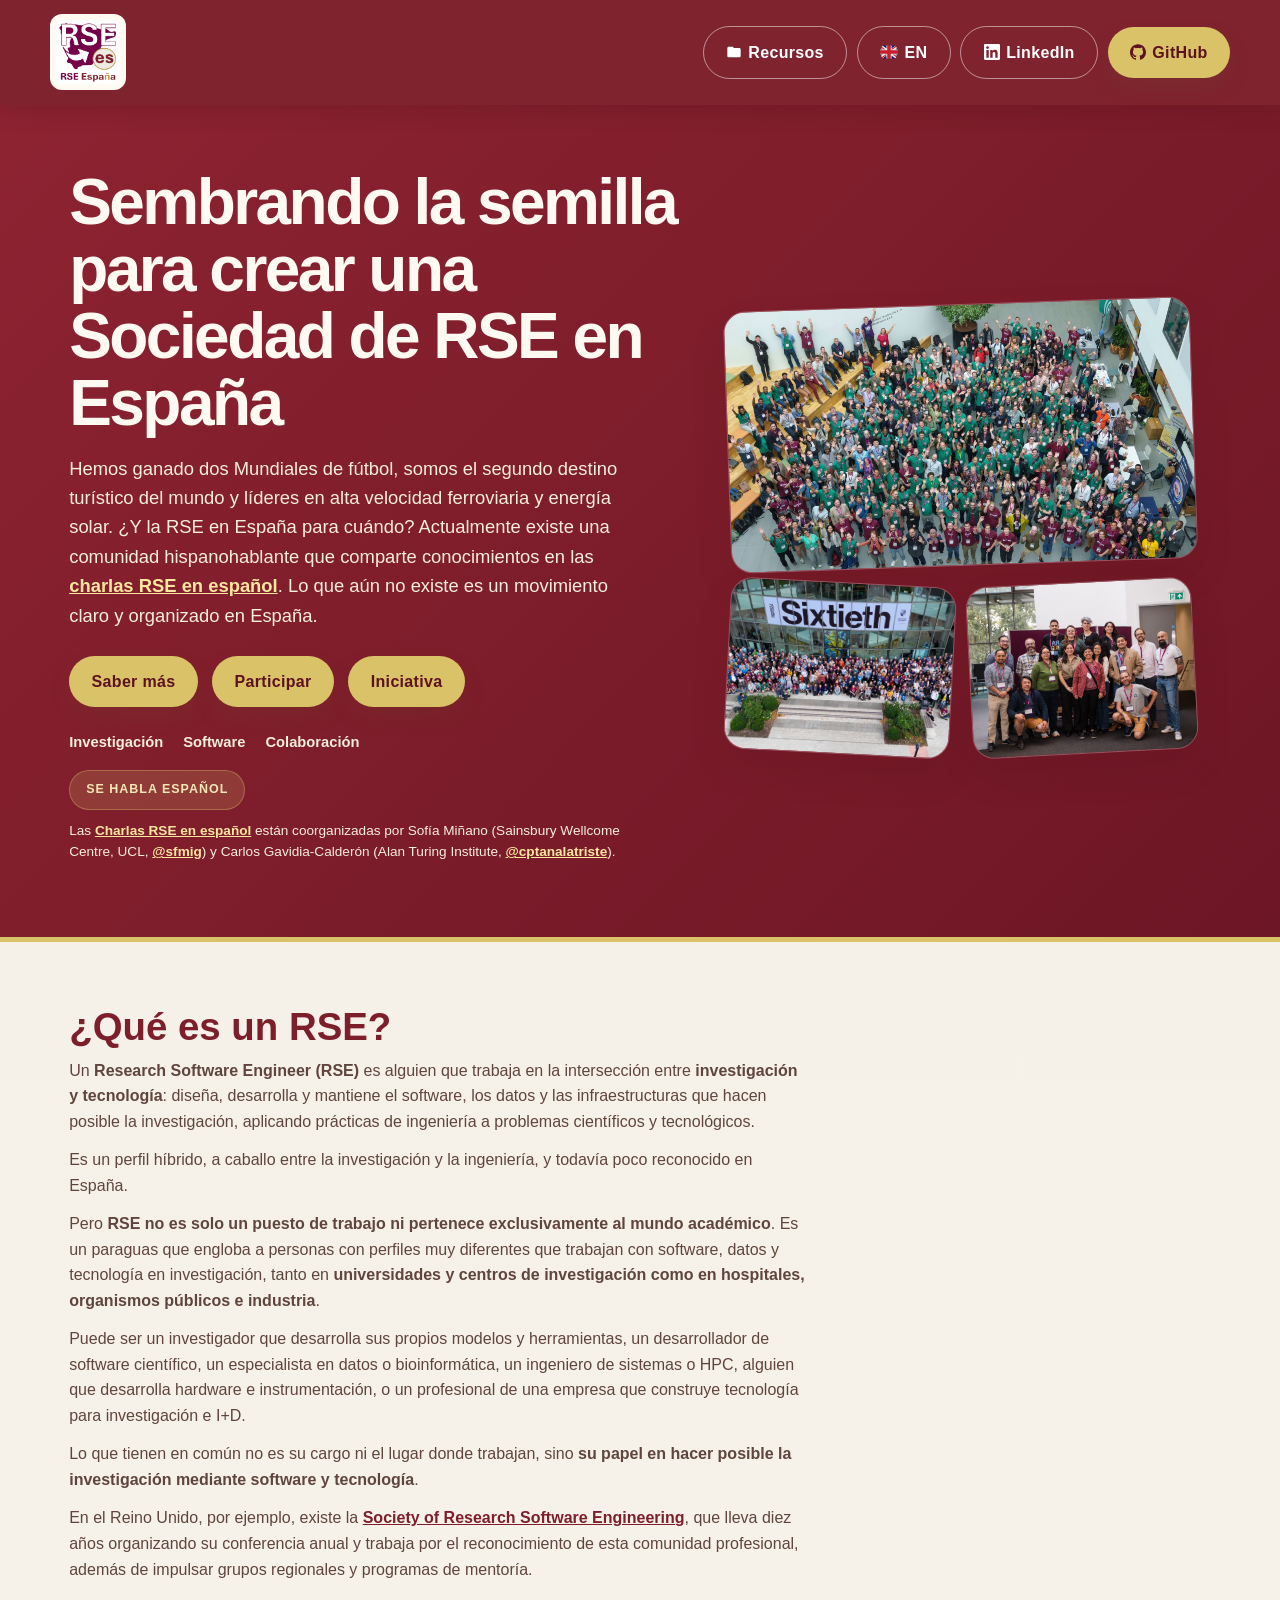
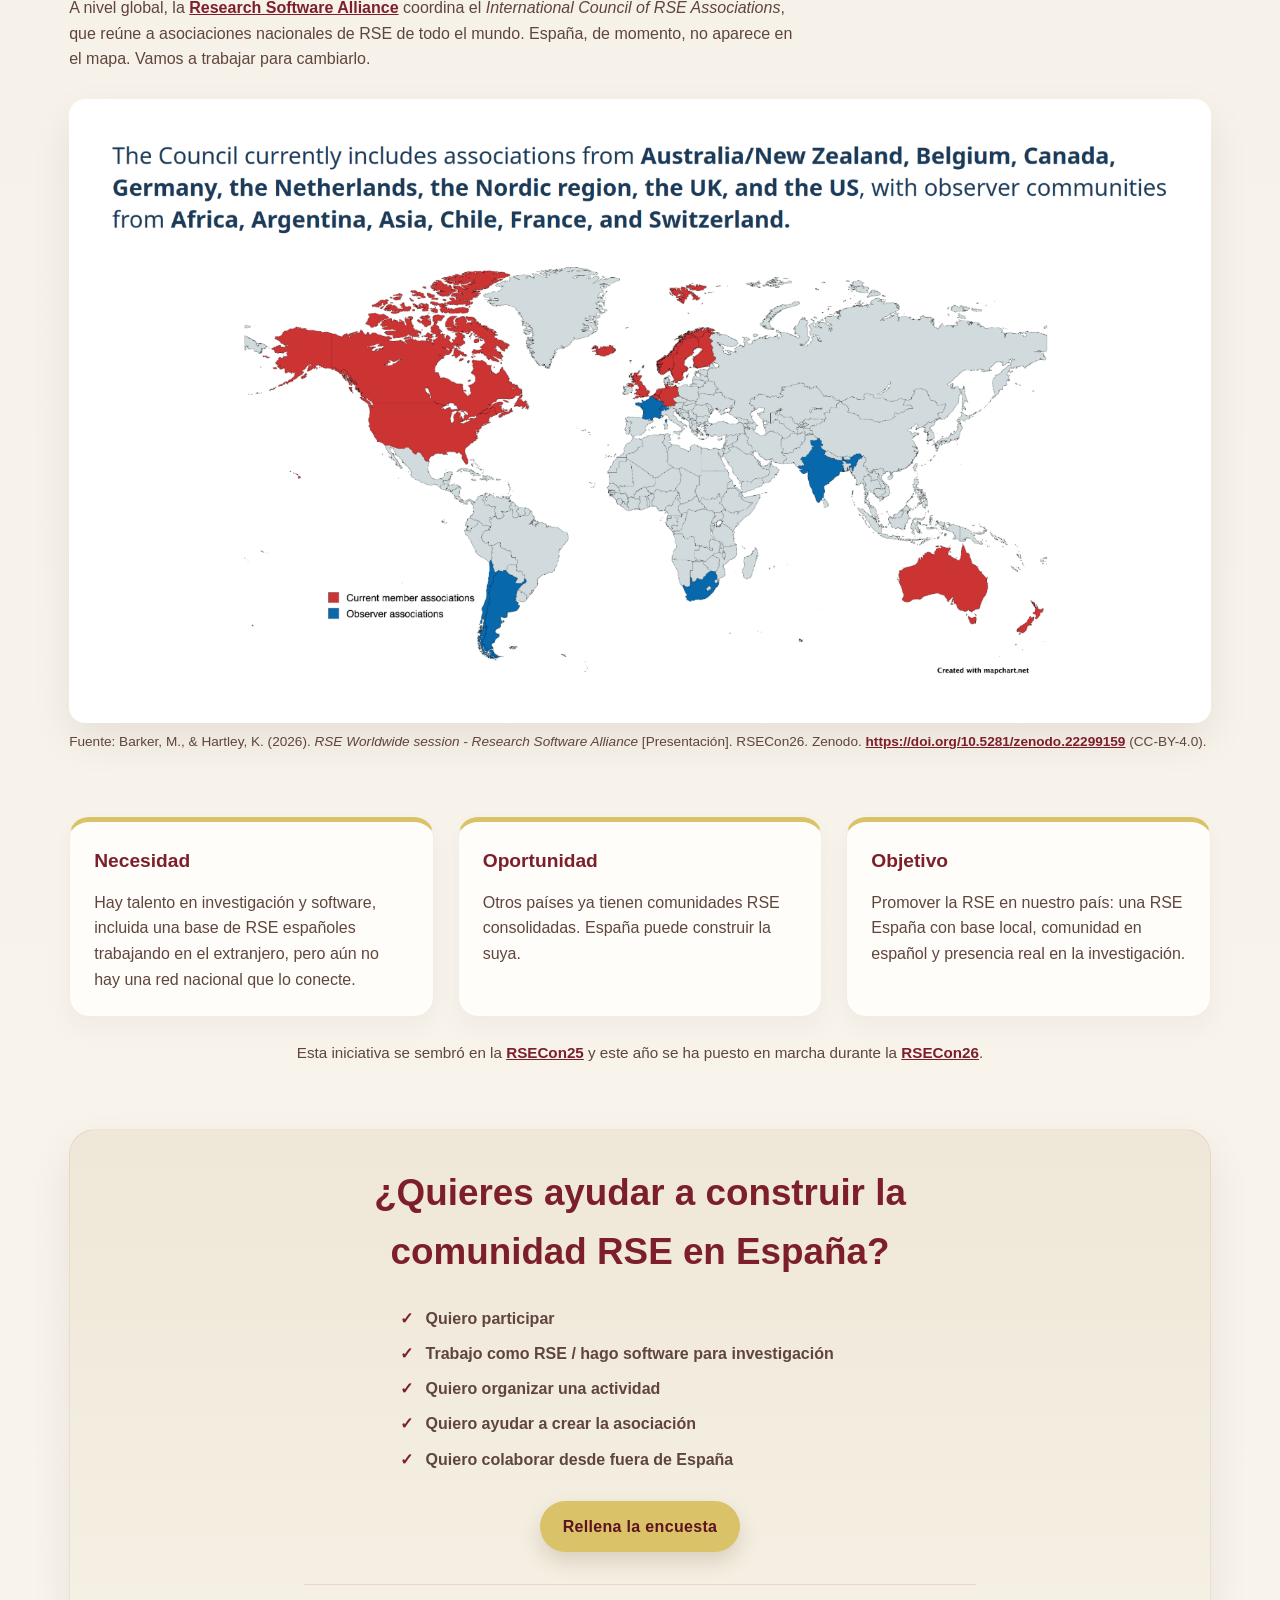
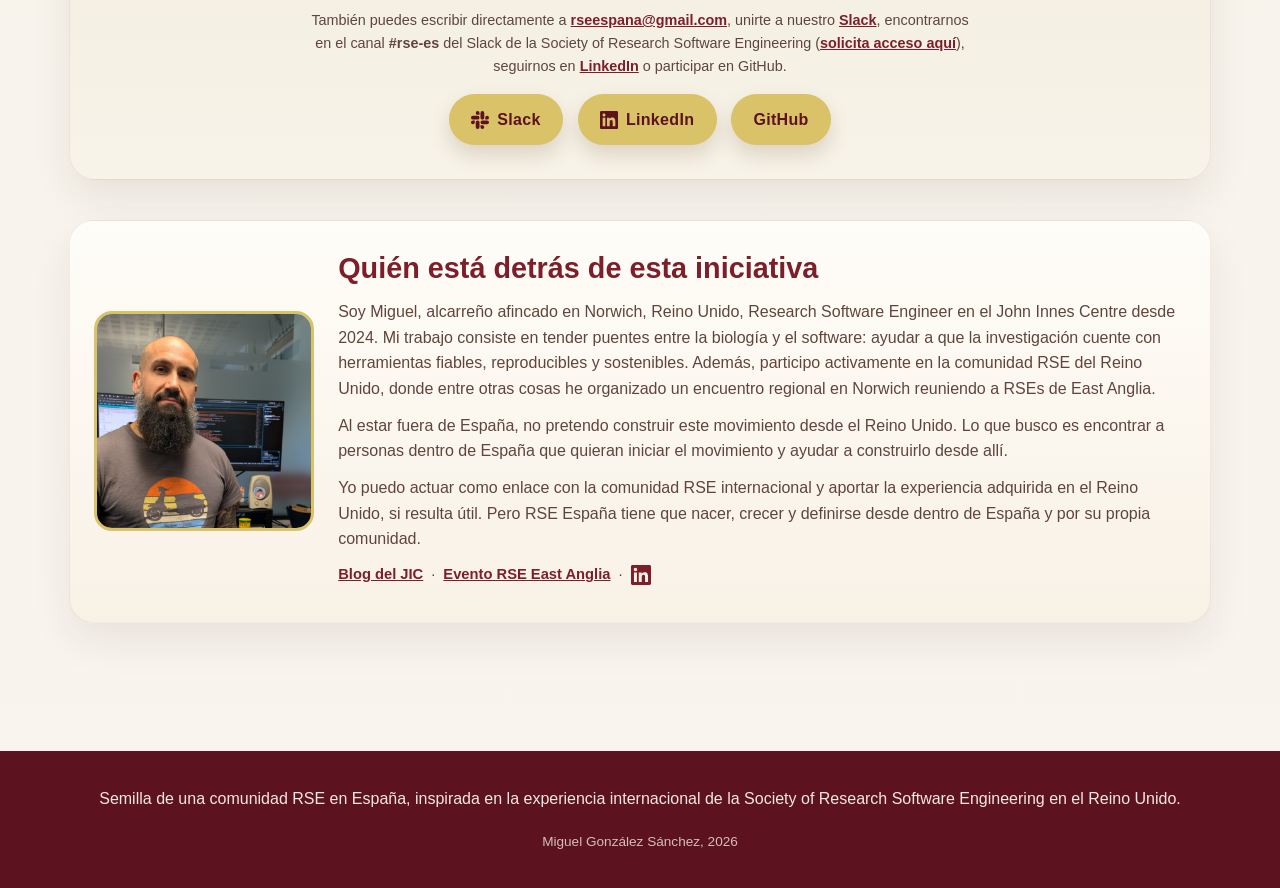
==== commit c59fea1f: "mobile fix" ====
--- a/index.html
+++ b/index.html
@@ -16,16 +16,27 @@
     <header>
         <div class="container nav">
             <div class="brand">
-                <img class="brand-mark" src="images/RSE-logo-small.png" alt="Logo de RSE España">
+                <a href="index.html" class="brand-mark-link" aria-label="RSE España — inicio">
+                    <img class="brand-mark" src="images/RSE-logo-small.png" alt="Logo de RSE España">
+                </a>
             </div>
-            <div style="display: flex; gap: 0.6rem; align-items: center; flex-wrap: wrap;">
-                <a href="recursos.html" class="btn secondary">Recursos</a>
-                <a href="en/" class="btn secondary" hreflang="en" style="display: inline-flex; align-items: center; gap: 0.4rem;"><img class="flag-icon" src="images/flags/gb.svg" alt="">EN</a>
-                <a href="https://www.linkedin.com/company/rse-espa%C3%B1a/about/?viewAsMember=true" class="btn secondary" target="_blank" rel="noreferrer" style="display: inline-flex; align-items: center; gap: 0.4rem;">
+            <div class="nav-links">
+                <a href="recursos.html" class="btn secondary nav-btn">
+                    <svg width="16" height="16" viewBox="0 0 24 24" fill="currentColor" aria-hidden="true"><path d="M10 4H4c-1.1 0-1.99.9-1.99 2L2 18c0 1.1.9 2 2 2h16c1.1 0 2-.9 2-2V8c0-1.1-.9-2-2-2h-8l-2-2z"/></svg>
+                    <span class="btn-label">Recursos</span>
+                </a>
+                <a href="en/" class="btn secondary nav-btn" hreflang="en">
+                    <img class="flag-icon" src="images/flags/gb.svg" alt="">
+                    <span class="btn-label">EN</span>
+                </a>
+                <a href="https://www.linkedin.com/company/rse-espa%C3%B1a/about/?viewAsMember=true" class="btn secondary nav-btn" target="_blank" rel="noreferrer" aria-label="LinkedIn">
                     <svg width="16" height="16" viewBox="0 0 24 24" fill="currentColor" aria-hidden="true"><path d="M20.447 20.452h-3.554v-5.569c0-1.328-.027-3.037-1.852-3.037-1.853 0-2.136 1.445-2.136 2.939v5.667H9.351V9h3.414v1.561h.046c.477-.9 1.637-1.85 3.37-1.85 3.601 0 4.267 2.37 4.267 5.455v6.286zM5.337 7.433c-1.144 0-2.063-.926-2.063-2.065 0-1.138.92-2.063 2.063-2.063 1.14 0 2.064.925 2.064 2.063 0 1.139-.925 2.065-2.064 2.065zm1.782 13.019H3.555V9h3.564v11.452zM22.225 0H1.771C.792 0 0 .774 0 1.729v20.542C0 23.227.792 24 1.771 24h20.451C23.2 24 24 23.227 24 22.271V1.729C24 .774 23.2 0 22.222 0h.003z"/></svg>
-                    LinkedIn
+                    <span class="btn-label">LinkedIn</span>
                 </a>
-                <a href="https://github.com/rse-espana" class="btn" target="_blank" rel="noreferrer">GitHub</a>
+                <a href="https://github.com/rse-espana" class="btn nav-btn" target="_blank" rel="noreferrer" aria-label="GitHub">
+                    <svg width="16" height="16" viewBox="0 0 24 24" fill="currentColor" aria-hidden="true"><path d="M12 .297c-6.63 0-12 5.373-12 12 0 5.303 3.438 9.8 8.205 11.385.6.113.82-.258.82-.577 0-.285-.01-1.04-.015-2.04-3.338.724-4.042-1.61-4.042-1.61-.546-1.385-1.333-1.755-1.333-1.755-1.089-.744.084-.729.084-.729 1.205.084 1.84 1.236 1.84 1.236 1.07 1.835 2.807 1.305 3.492.997.108-.775.418-1.305.762-1.605-2.665-.3-5.466-1.332-5.466-5.93 0-1.31.465-2.38 1.235-3.22-.135-.303-.54-1.523.105-3.176 0 0 1.005-.322 3.3 1.23.96-.267 1.98-.399 3-.405 1.02.006 2.04.138 3 .405 2.28-1.552 3.285-1.23 3.285-1.23.645 1.653.24 2.873.12 3.176.765.84 1.23 1.91 1.23 3.22 0 4.61-2.805 5.625-5.475 5.92.42.36.81 1.096.81 2.22 0 1.606-.015 2.896-.015 3.286 0 .315.21.69.825.57C20.565 22.092 24 17.592 24 12.297c0-6.627-5.373-12-12-12"/></svg>
+                    <span class="btn-label">GitHub</span>
+                </a>
             </div>
         </div>
     </header>
--- a/styles.css
+++ b/styles.css
@@ -80,6 +80,17 @@
     object-fit: contain;
     background: #fffaf2;
     padding: 6px;
+}
+
+.brand-mark-link {
+    display: inline-flex;
+}
+
+.nav-links {
+    display: flex;
+    gap: 0.6rem;
+    align-items: center;
+    flex-wrap: wrap;
 }
 
 .btn {
@@ -113,6 +124,12 @@
     color: white;
     border: 1px solid rgba(255,255,255,0.5);
     box-shadow: none;
+}
+
+.nav-btn {
+    display: inline-flex;
+    align-items: center;
+    gap: 0.4rem;
 }
 
 .hero {
@@ -589,6 +606,18 @@
         justify-content: center;
     }
 
+    .nav-links .btn {
+        width: 42px;
+        height: 42px;
+        padding: 0;
+        justify-content: center;
+        border-radius: 50%;
+    }
+
+    .nav-links .btn-label {
+        display: none;
+    }
+
     .hero-actions {
         flex-direction: column;
     }
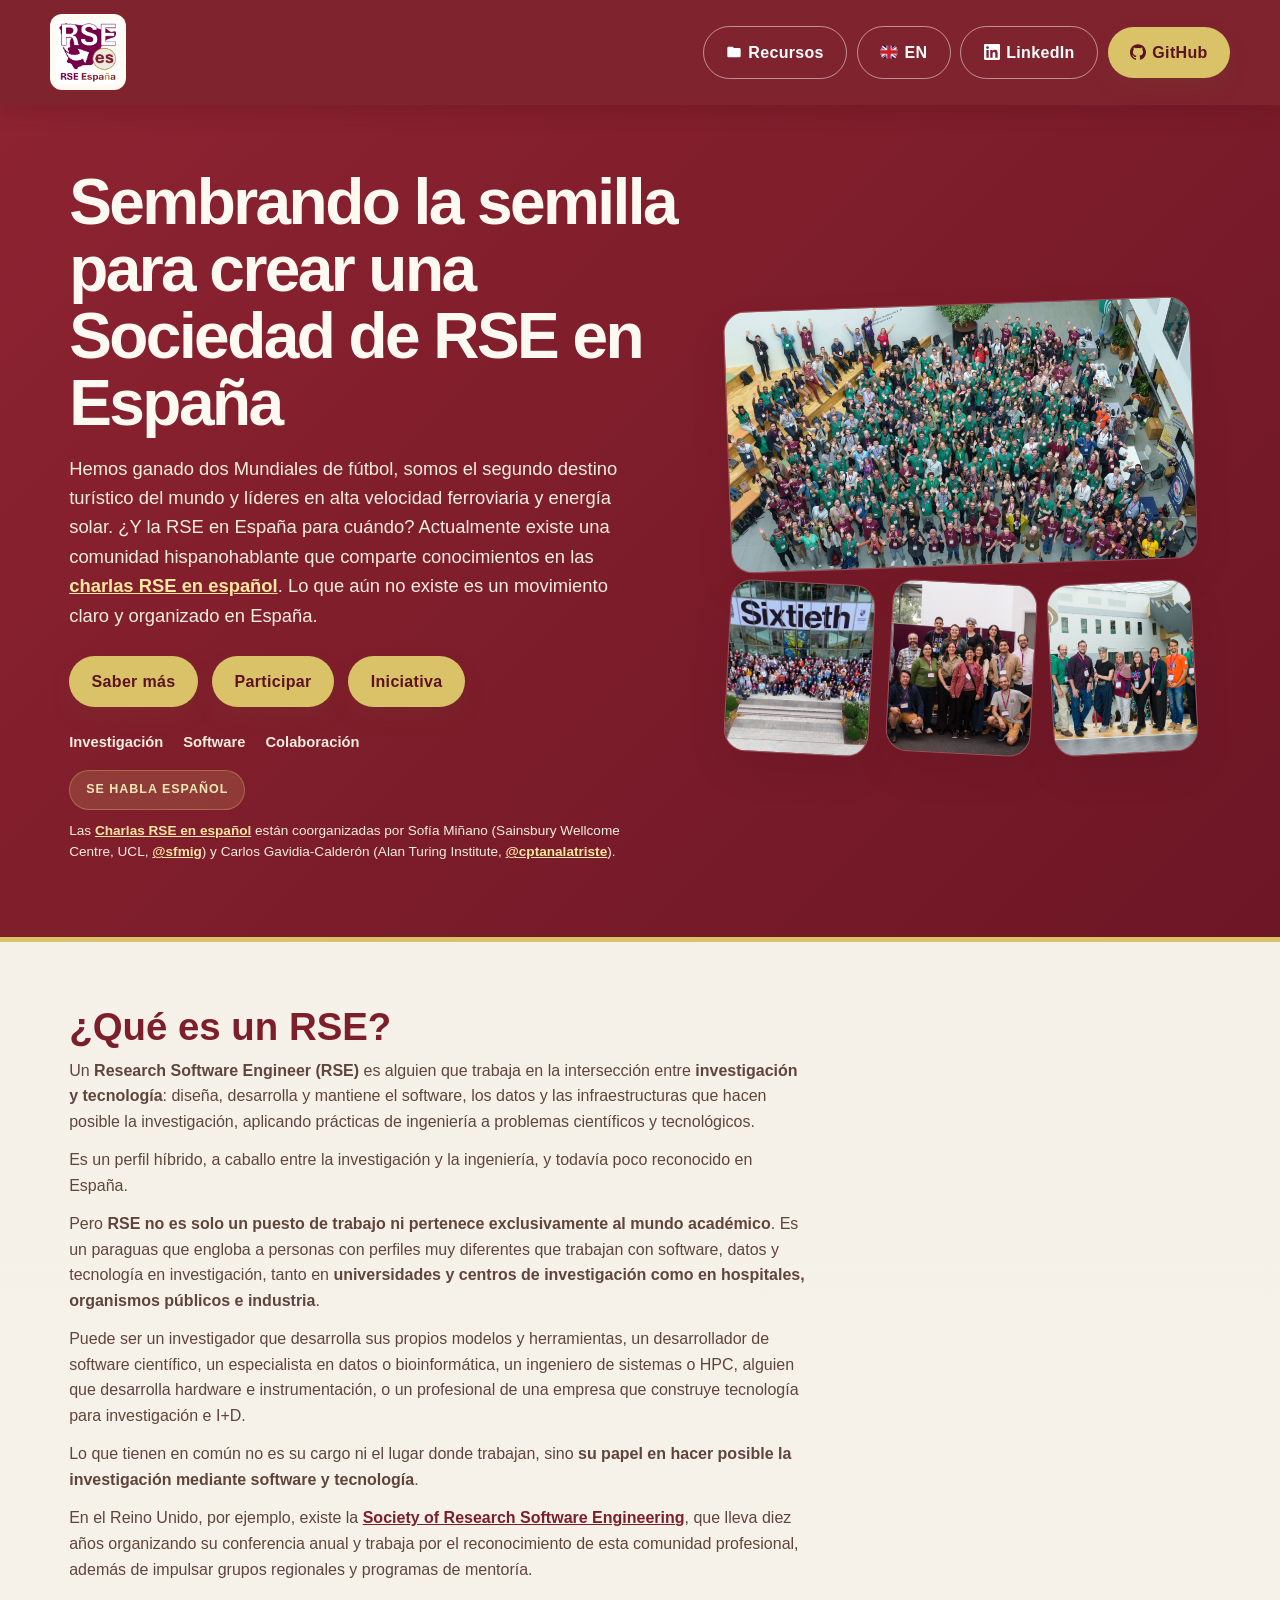
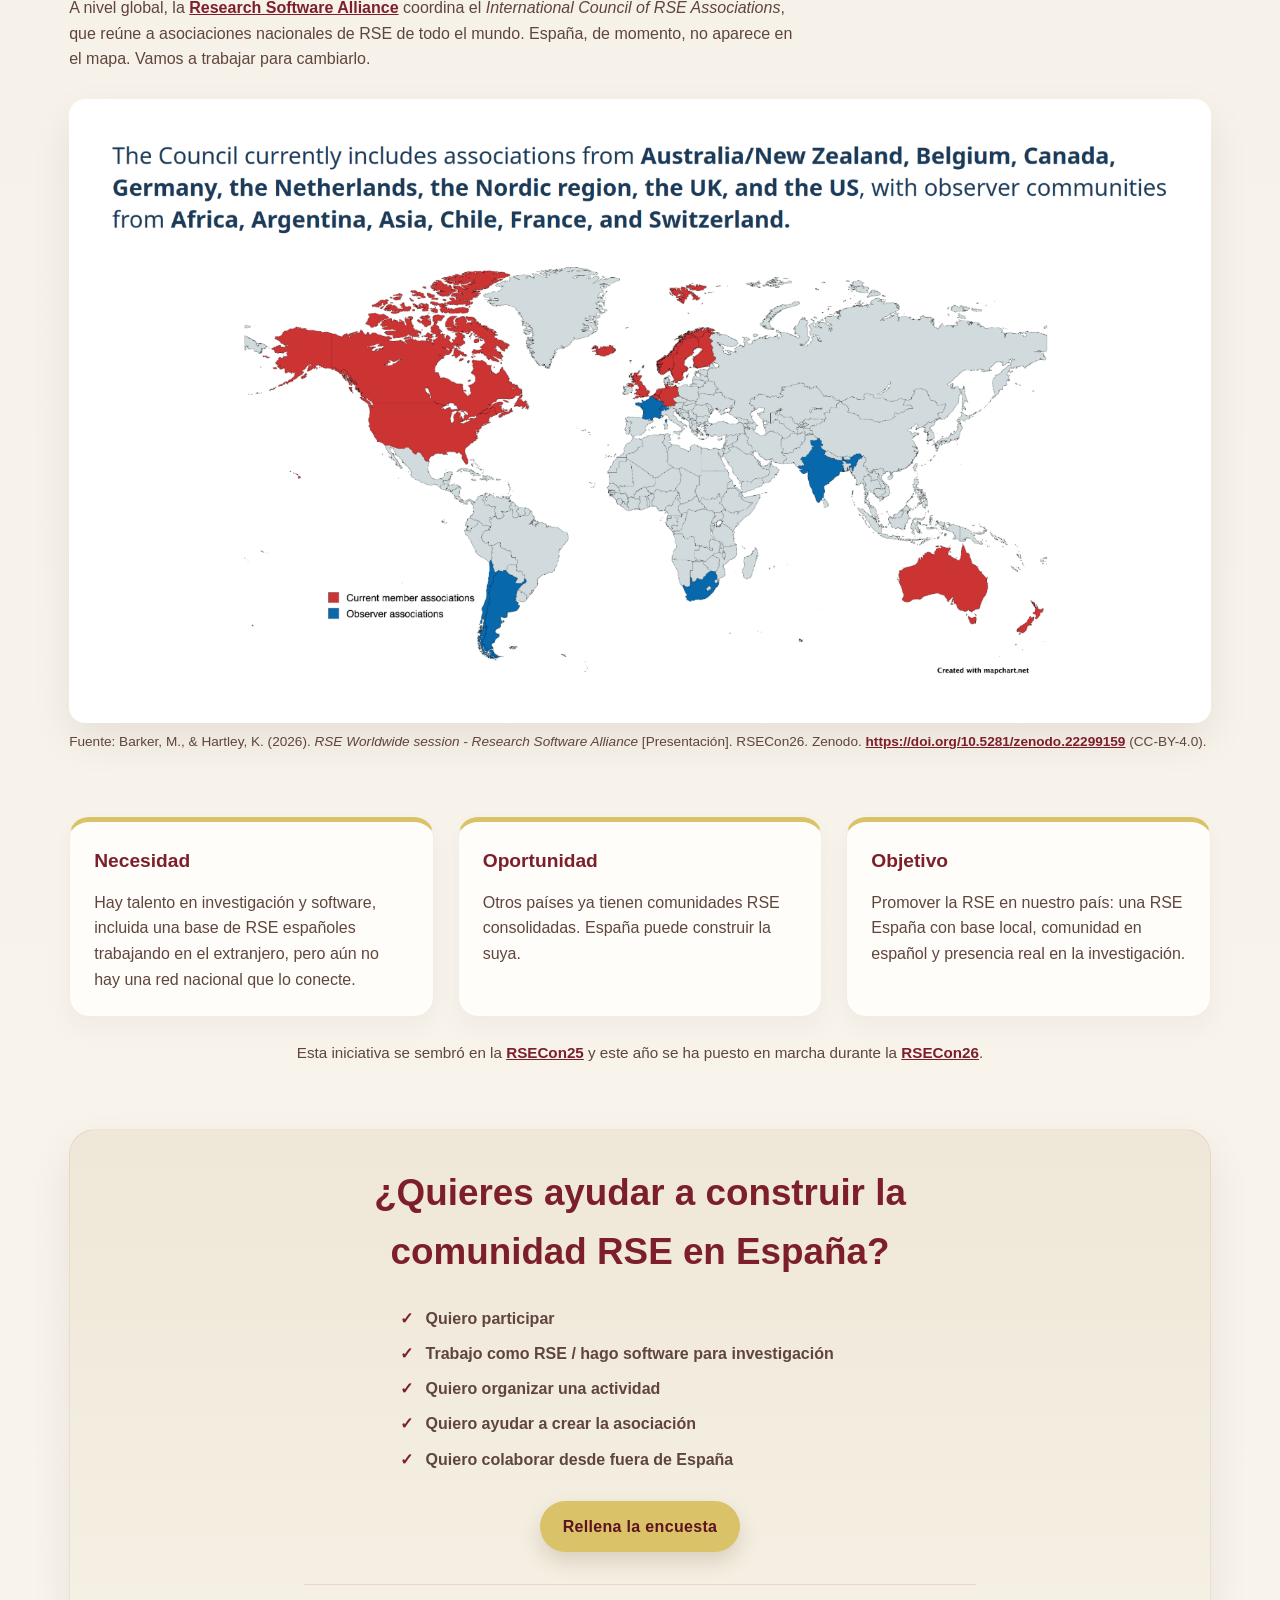
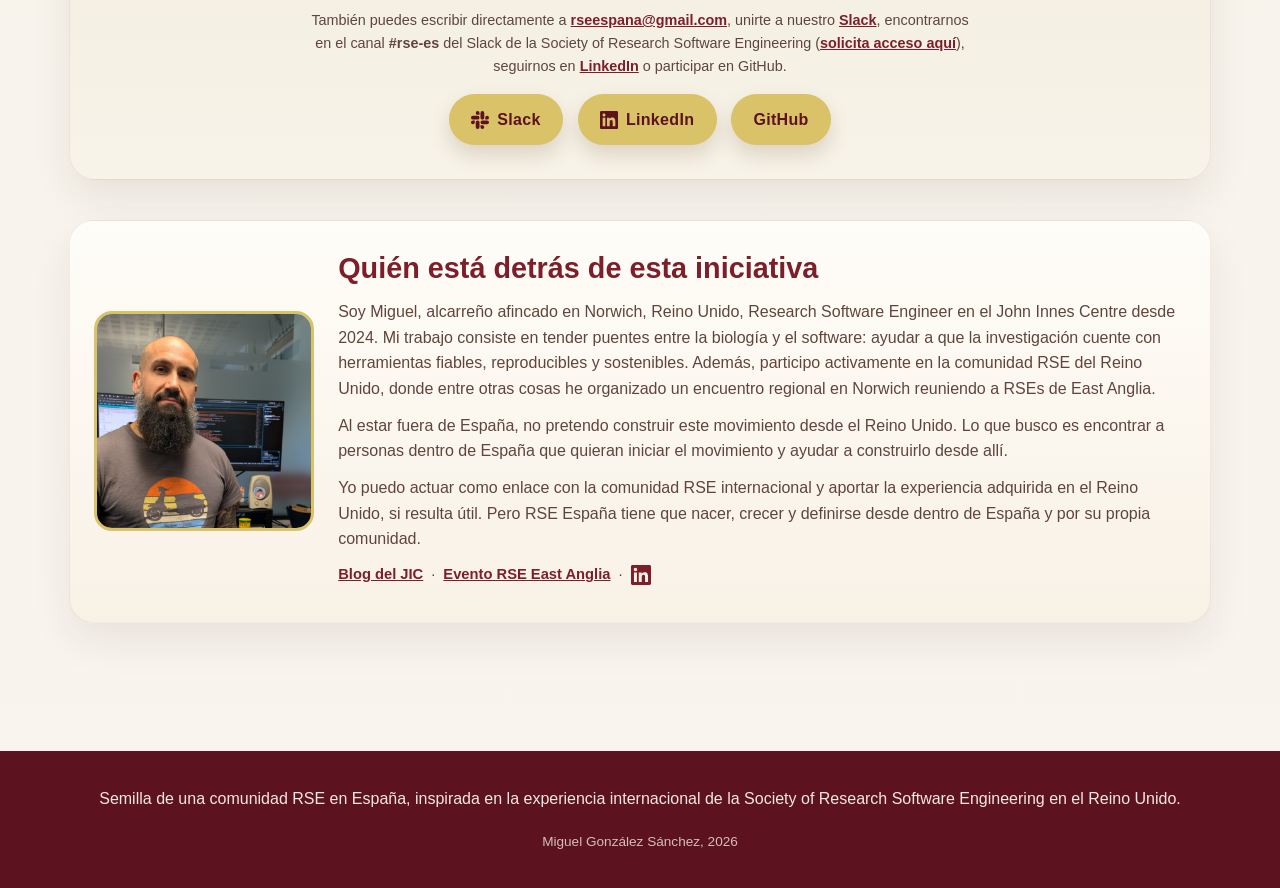
==== commit b0008168: "26 espana" ====
--- a/index.html
+++ b/index.html
@@ -77,6 +77,10 @@
                         <figure class="photo-card small">
                             <img src="images/se_habla_espanol.jpg" alt="Asistentes hispanohablantes en la RSE Conference 2025" loading="lazy">
                             <figcaption>Hispanohablantes en la RSECon25</figcaption>
+                        </figure>
+                        <figure class="photo-card small">
+                            <img src="images/RSEcon26_se_habla_espanol.JPG" alt="Asistentes hispanohablantes en la RSE Conference 2026" loading="lazy">
+                            <figcaption>Hispanohablantes en la RSECon26</figcaption>
                         </figure>
                     </div>
                 </div>
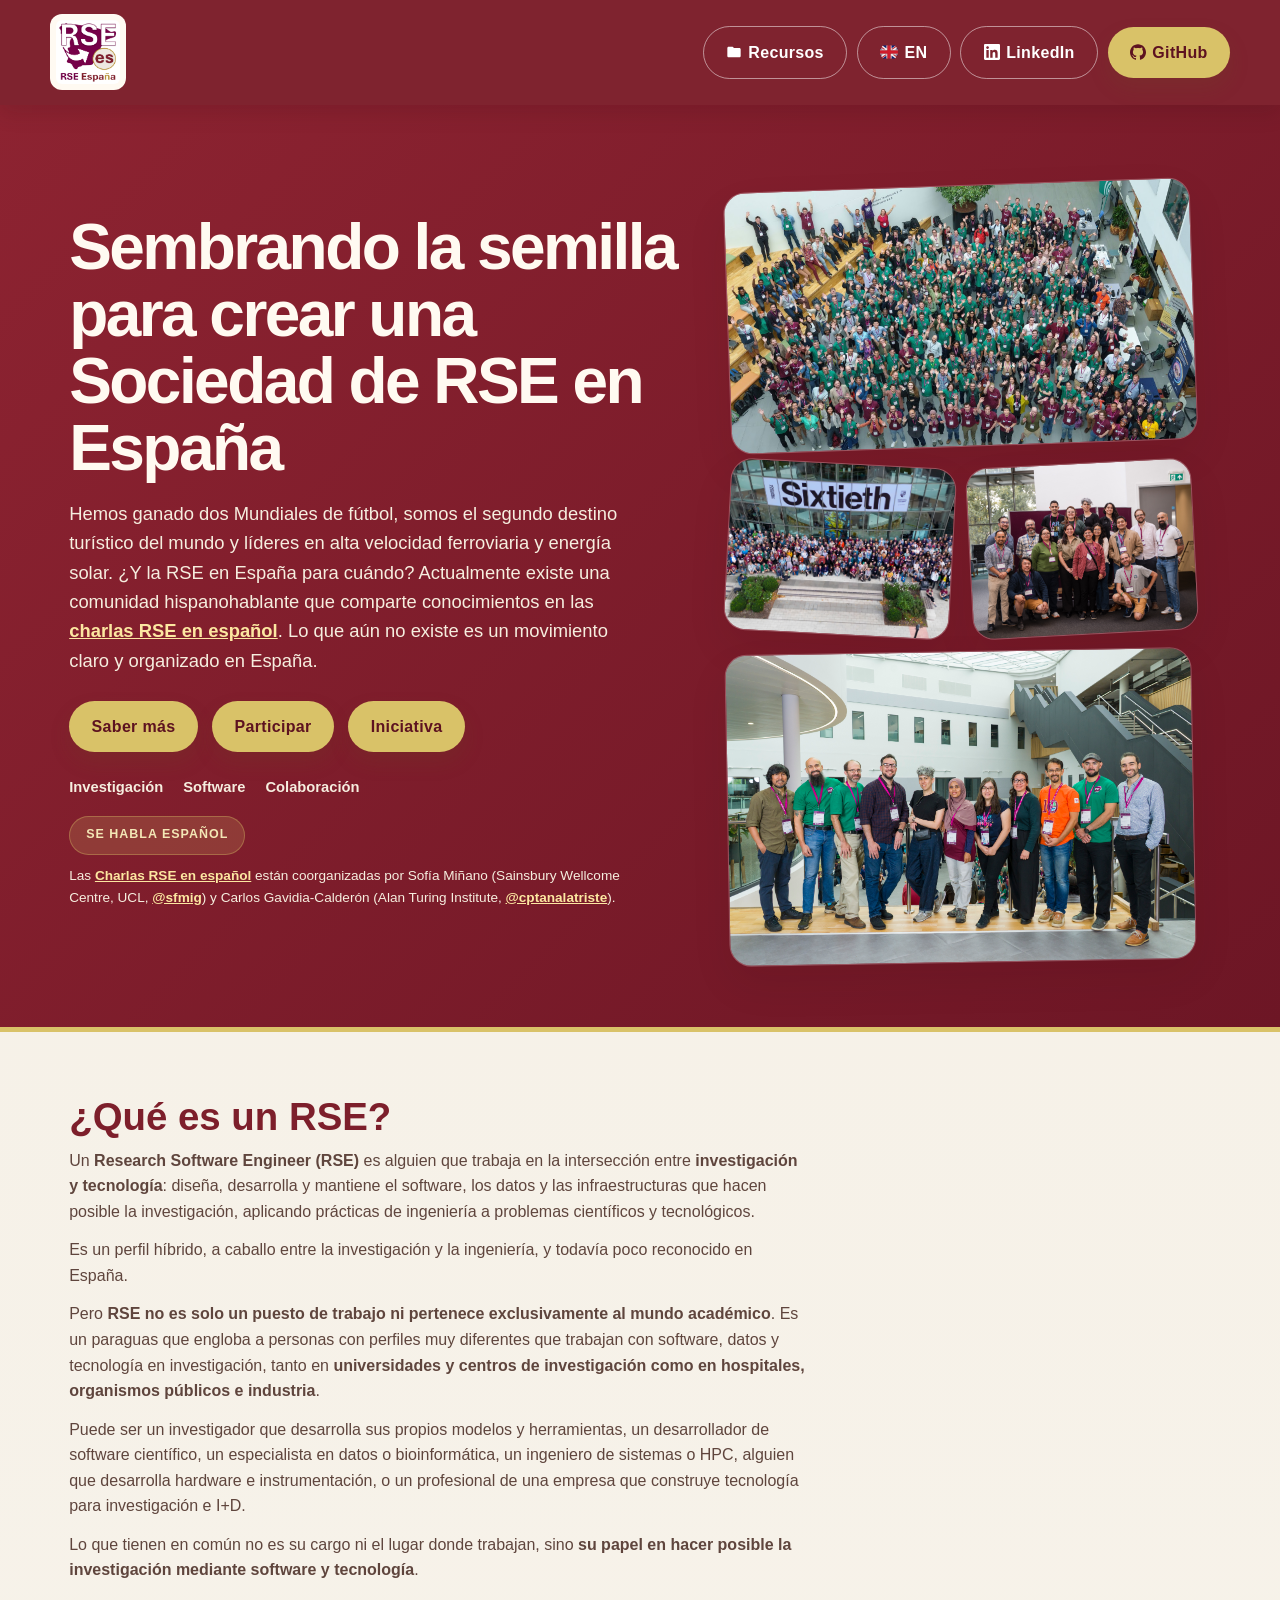
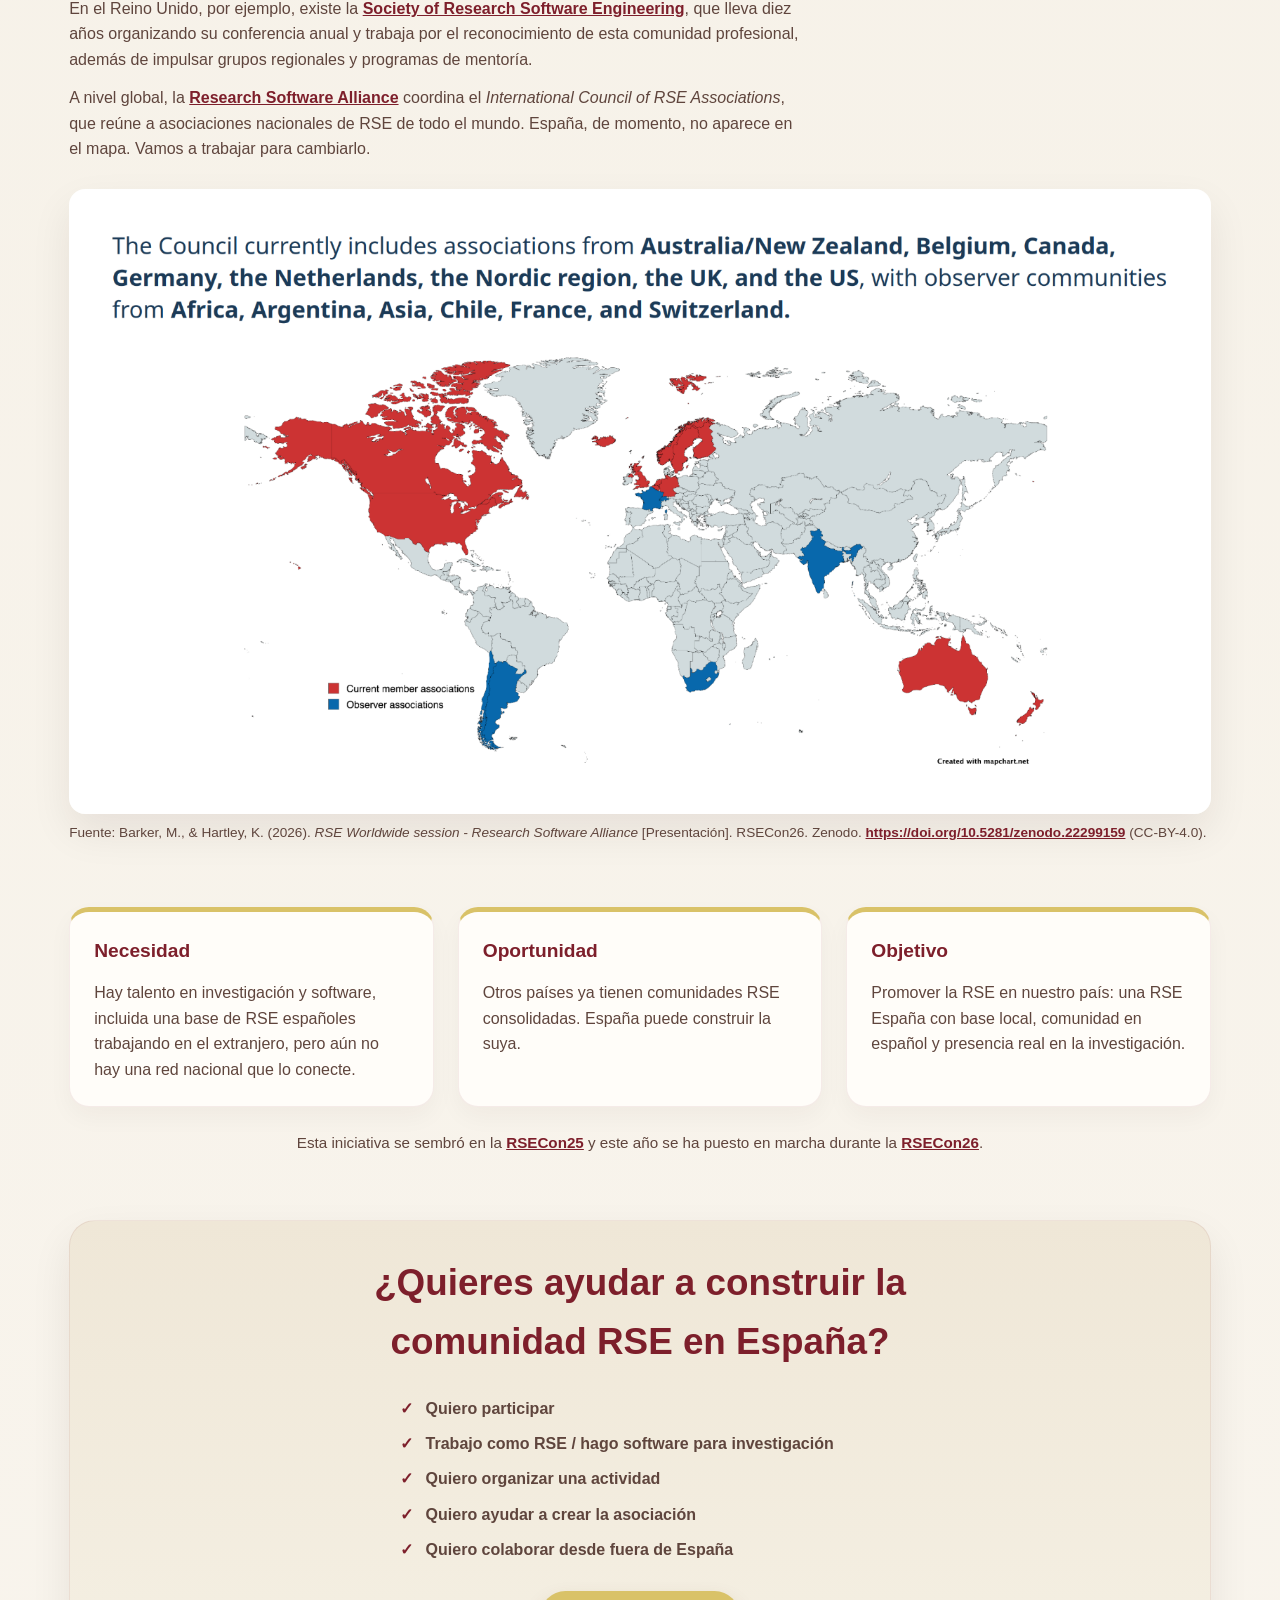
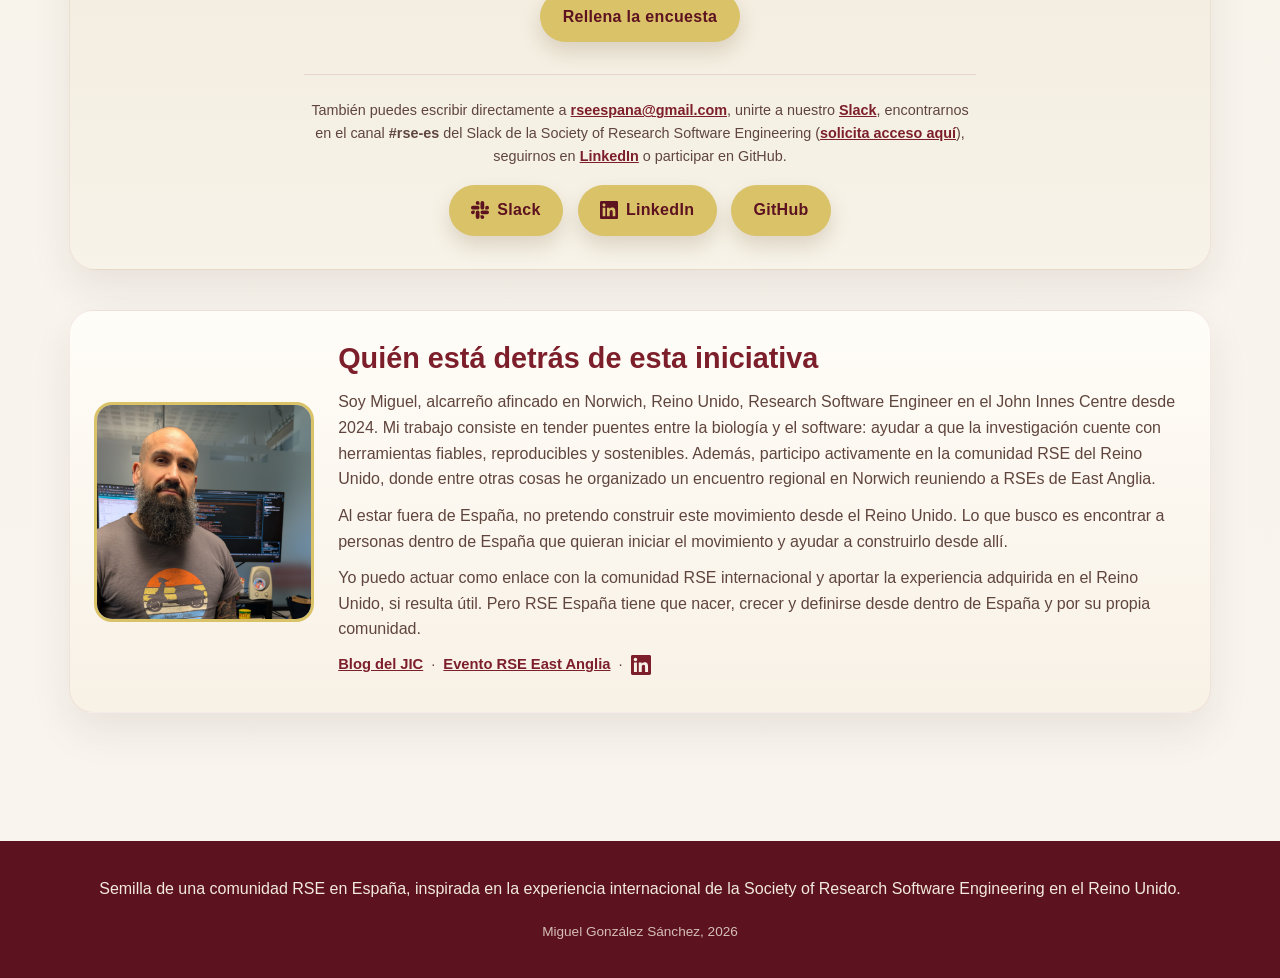
==== commit 864d2f50: "fix" ====
--- a/index.html
+++ b/index.html
@@ -78,11 +78,11 @@
                             <img src="images/se_habla_espanol.jpg" alt="Asistentes hispanohablantes en la RSE Conference 2025" loading="lazy">
                             <figcaption>Hispanohablantes en la RSECon25</figcaption>
                         </figure>
-                        <figure class="photo-card small">
-                            <img src="images/RSEcon26_se_habla_espanol.JPG" alt="Asistentes hispanohablantes en la RSE Conference 2026" loading="lazy">
-                            <figcaption>Hispanohablantes en la RSECon26</figcaption>
-                        </figure>
                     </div>
+                    <figure class="photo-card wide">
+                        <img src="images/RSEcon26_se_habla_espanol.JPG" alt="Asistentes hispanohablantes en la RSE Conference 2026" loading="lazy">
+                        <figcaption>Hispanohablantes en la RSECon26</figcaption>
+                    </figure>
                 </div>
             </div>
         </div>
--- a/styles.css
+++ b/styles.css
@@ -233,6 +233,15 @@
 
 .photo-row .photo-card img {
     height: 170px;
+}
+
+.photo-card.wide {
+    transform: rotate(-1deg);
+}
+
+.photo-card.wide img {
+    height: auto;
+    object-fit: contain;
 }
 
 .photo-card figcaption {
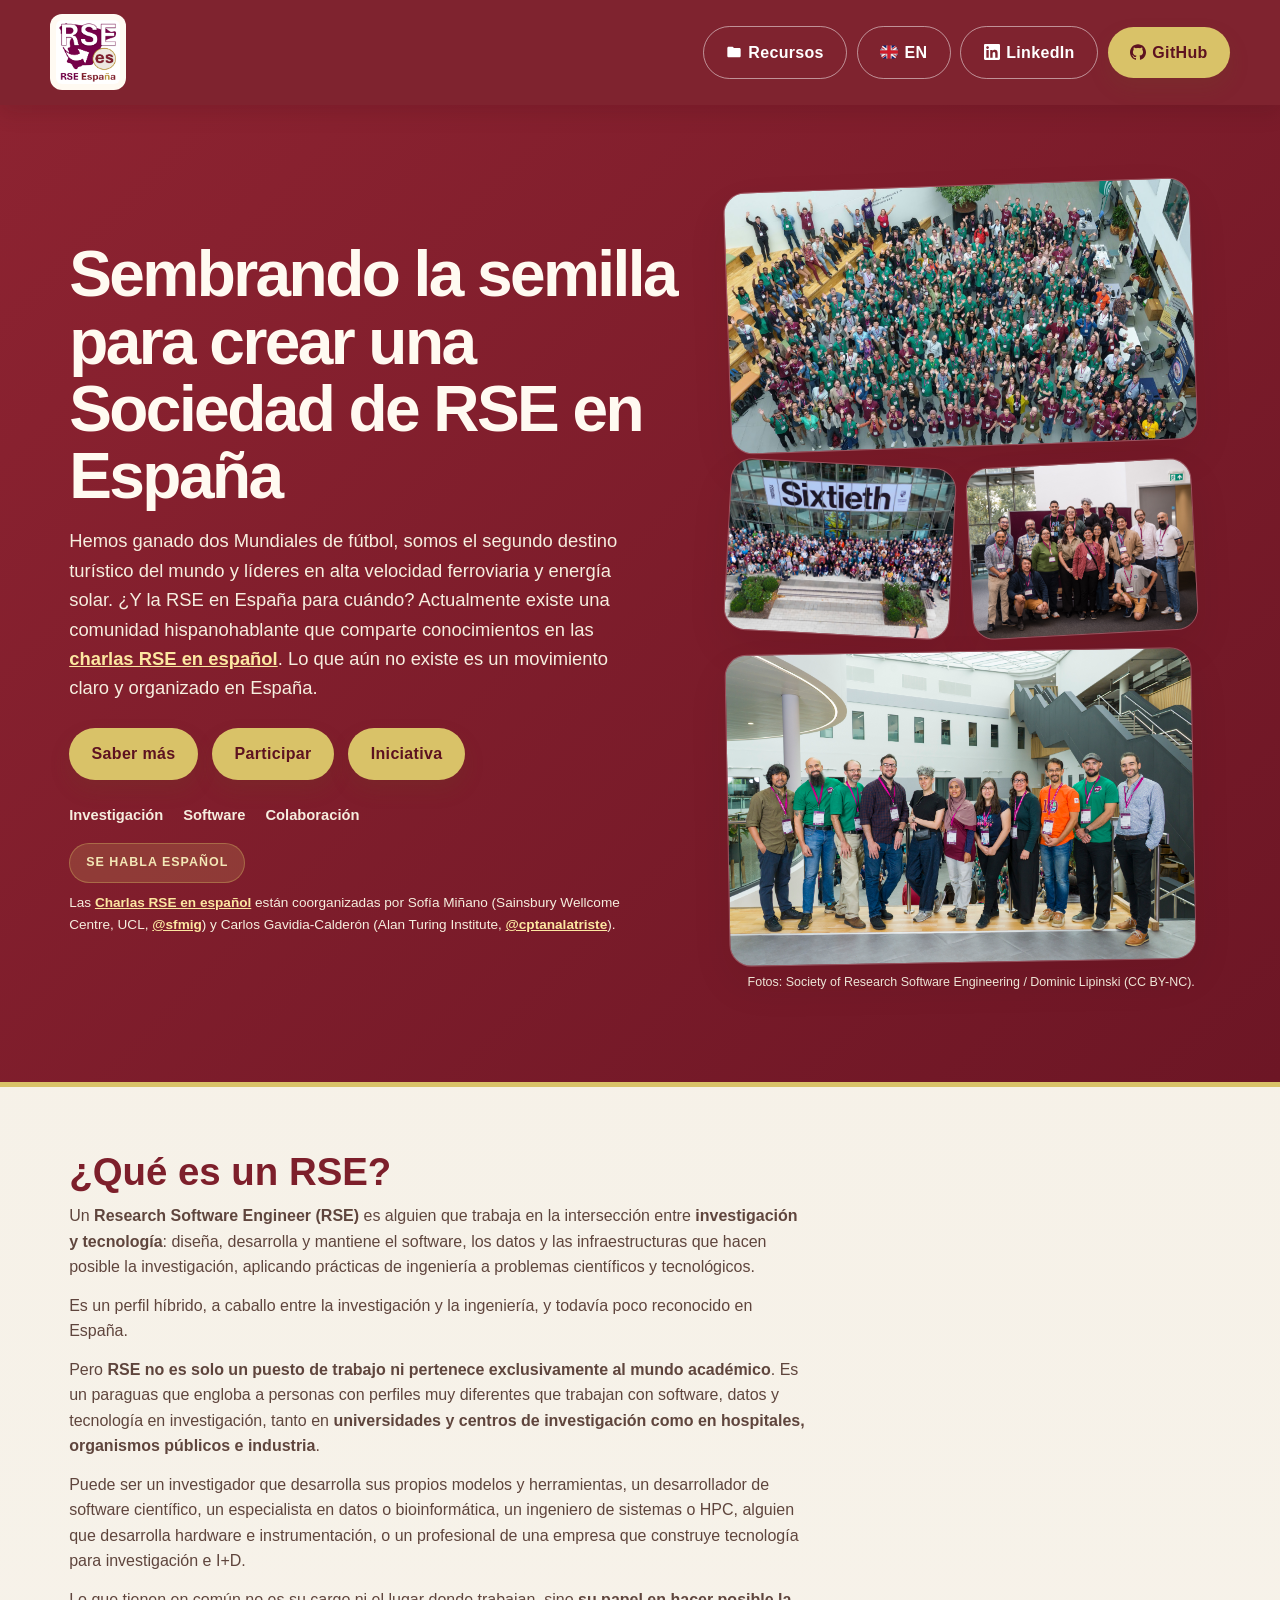
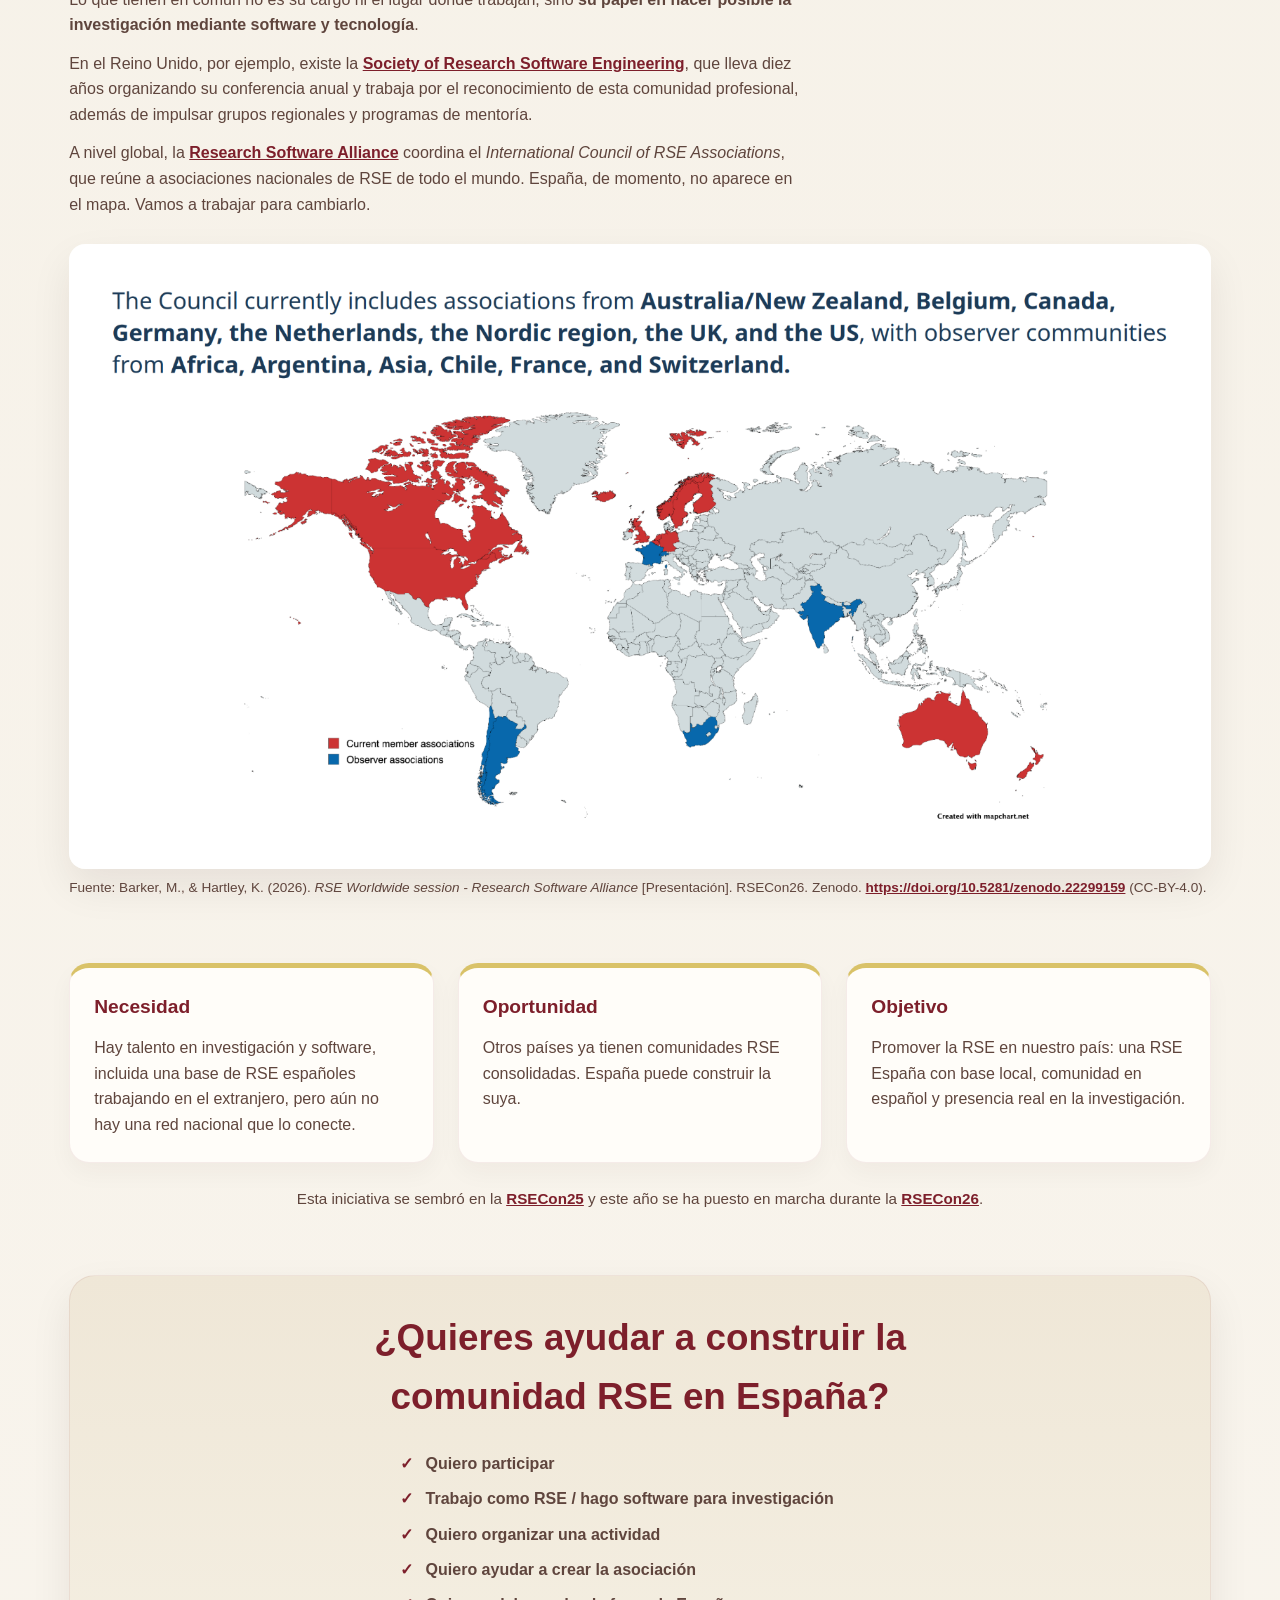
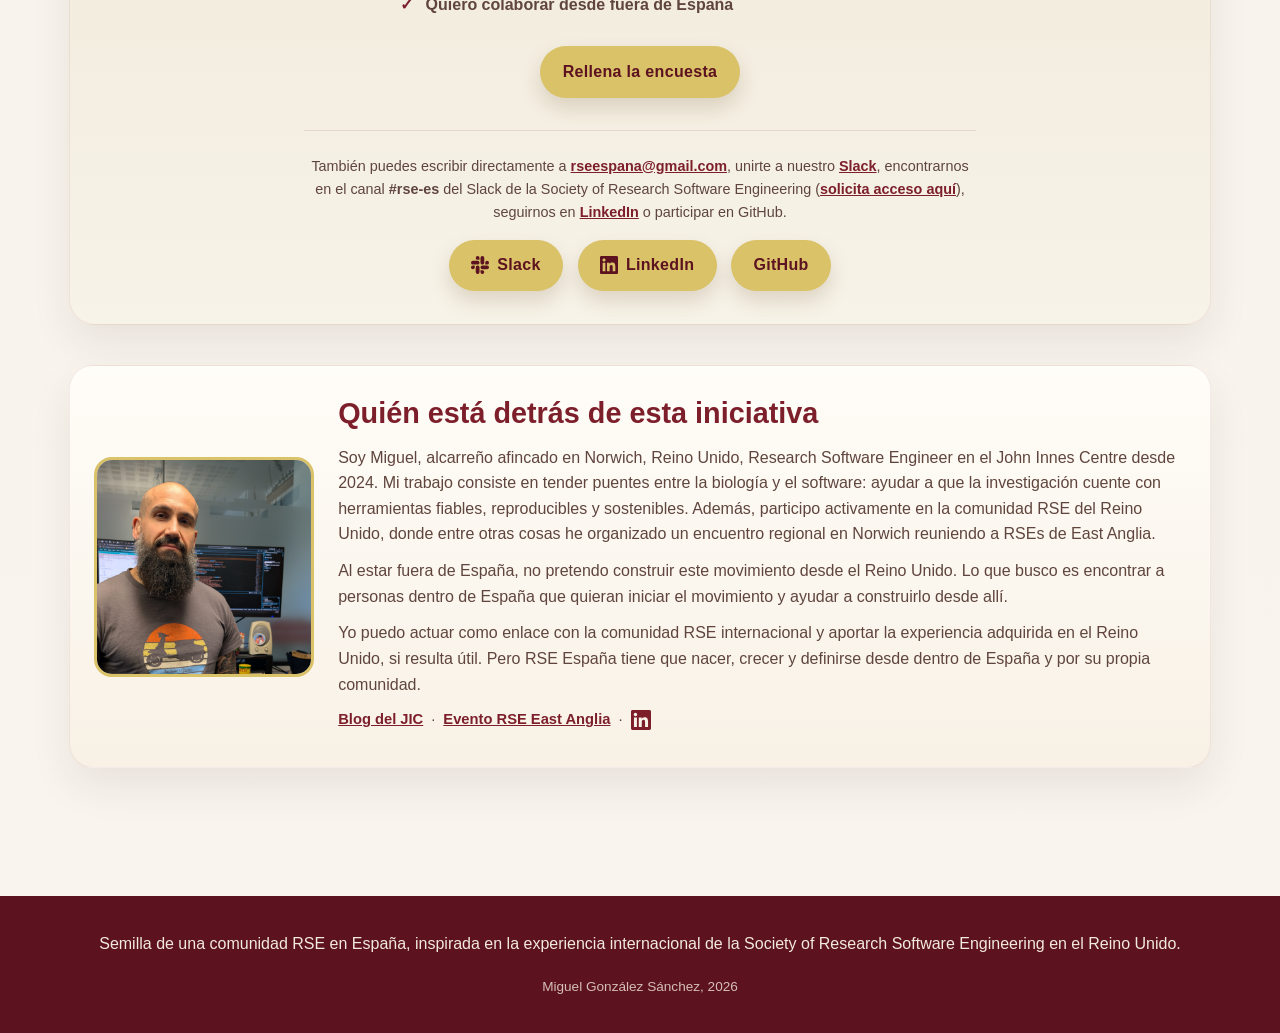
==== commit 0749d64c: "credit" ====
--- a/index.html
+++ b/index.html
@@ -84,6 +84,7 @@
                         <figcaption>Hispanohablantes en la RSECon26</figcaption>
                     </figure>
                 </div>
+                <p style="margin-top: 0.6rem; font-size: 0.78rem; color: #f6eedf; text-align: right;">Fotos: Society of Research Software Engineering / Dominic Lipinski (CC BY-NC).</p>
             </div>
         </div>
     </section>
